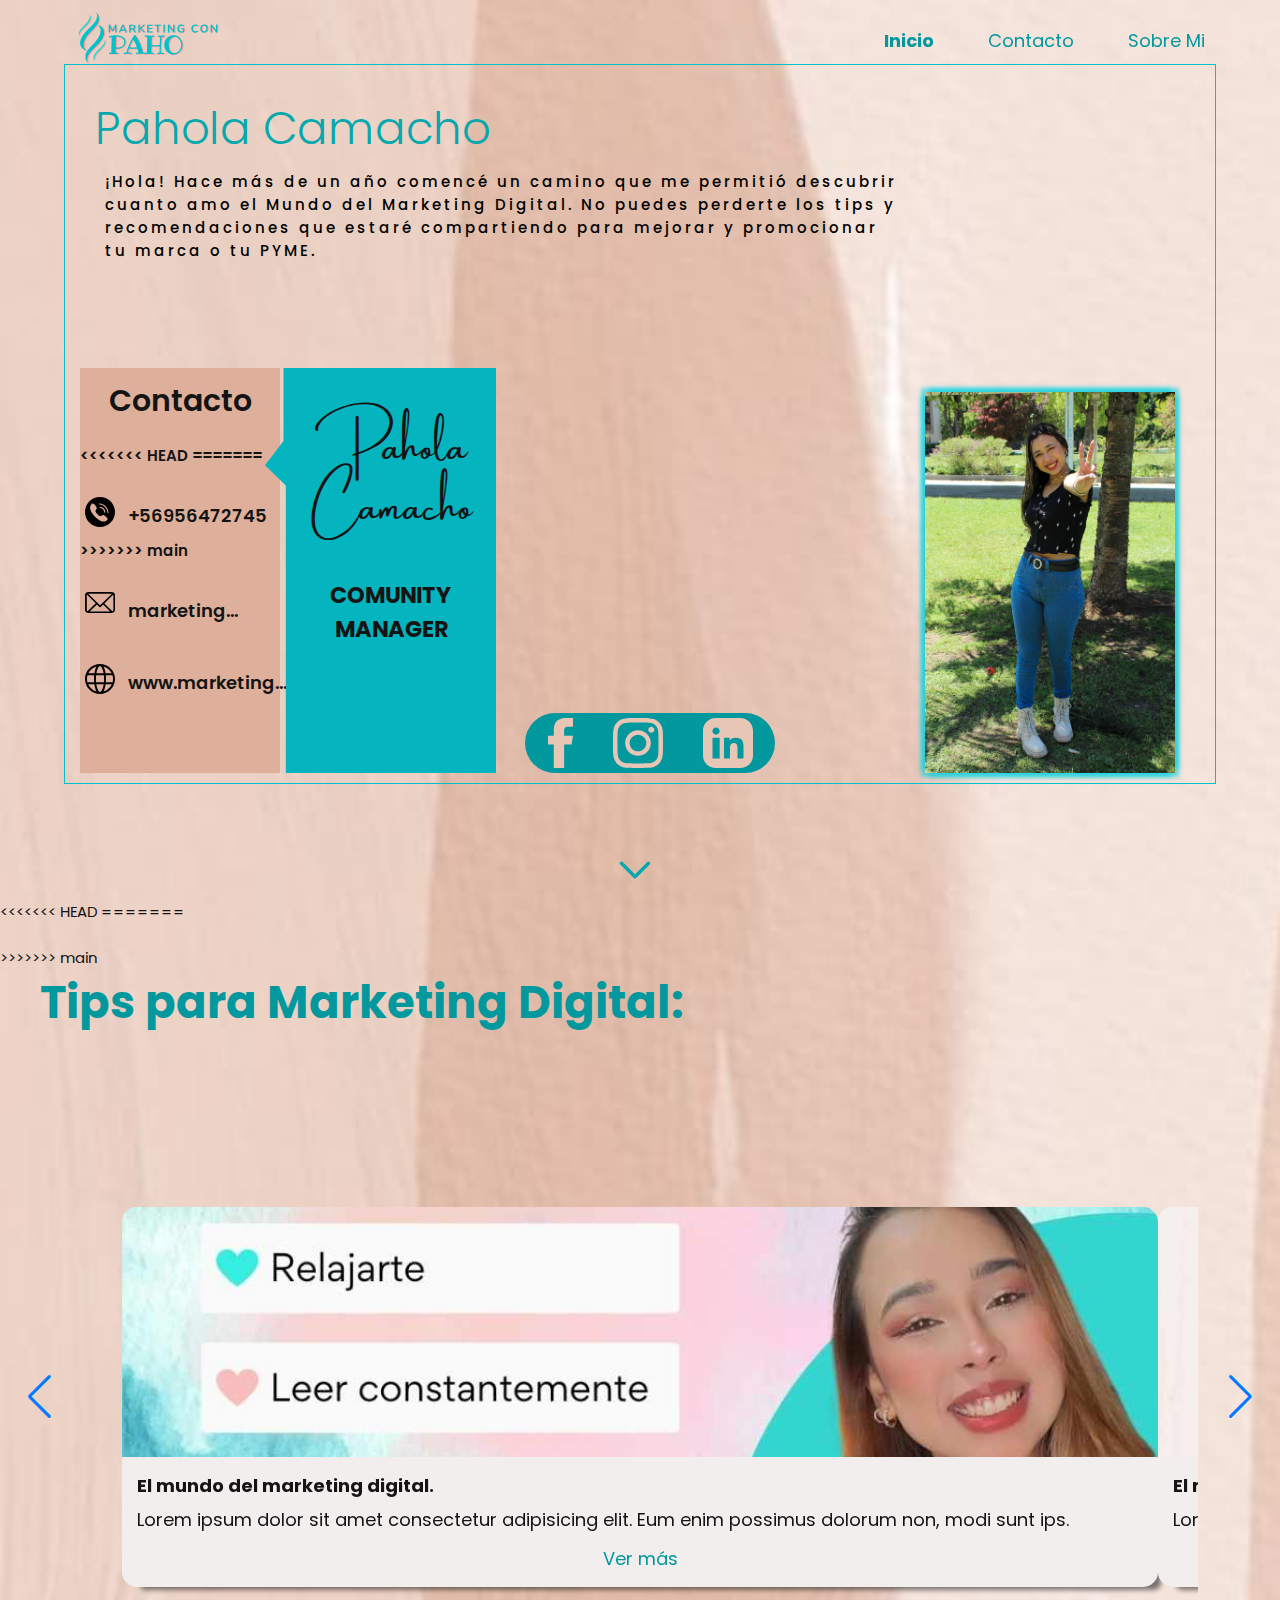
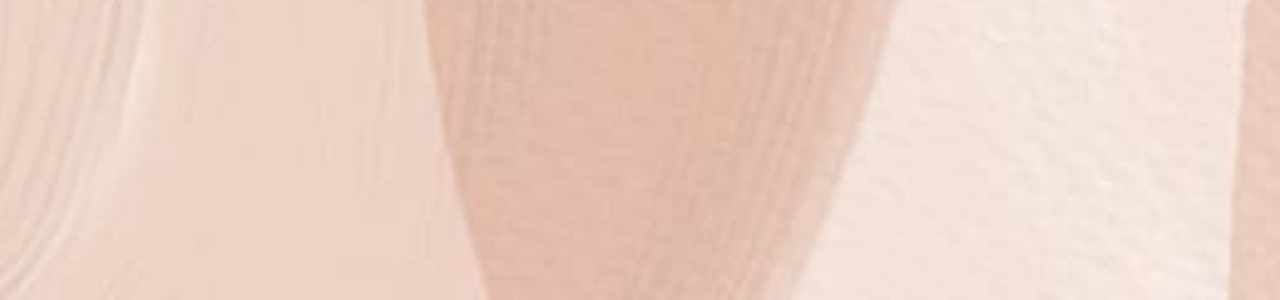
==== index.html @ 8df65b18 "otra prueba mas" ====
<!DOCTYPE html>
<html lang="en">
<head>
    <meta charset="UTF-8">
    <meta http-equiv="X-UA-Compatible" content="IE=edge">
    <meta name="viewport" content="width=device-width, initial-scale=1.0">
    <title>Marketing con Paho</title>
    <meta name="desceisption" content="Aca debo escribir la descripcion que va a aparecer en los buscadores">
    <link rel="stylesheet" href="styles/styles.css">
    <link rel="stylesheet" href="https://cdn.jsdelivr.net/npm/swiper/swiper-bundle.min.css"/>
</head>
<body>
    
    <header class="transparente">
        <figure>
            <a href="#"><img src="/img/LogoPaho.svg" alt="Logo MarketingConPaho"> </a> 
        </figure>
        <nav>

            <ul class="links">
                <li class="link">
                    <a href="#" class="activo">Inicio</a>
                </li>
                <li class="link">
                    <a href="#">Contacto</a>
                </li>
                <li class="link">
                    <a href="#">Sobre Mi</a>
                </li>
            </ul>
        </nav>
    </header>


    <main>
        <section class="hero">
            <!-- imagen de fondo -->
            <div class="back_img1">
            </div>
      
            <!-- Contenido principal -->
            <section class="cabezaa">
                <article class="hero_container" id="cambio">
                    <div class="div_left">

                        <div class="caja_tittle">
                            <h1 class="tittle_container">Pahola Camacho</h1>
                        </div>

                        <div class="caja_paragraph">
                            <p class="paragrahp_container">¡Hola! Hace más de un año comencé un camino que me permitió descubrir cuanto amo el Mundo del Marketing Digital.
                                No puedes perderte los tips y recomendaciones que estaré compartiendo para mejorar y promocionar tu marca o tu PYME.</p>
                        </div>
                        <div class="cuadros">

                            <article class="contac__container">
                                <p class="tittle_contac">Contacto</p>
            
            
<<<<<<< HEAD
                                <!-- <figure class="datos">
                                    <a href="#" target="_blank"><img src="/img/ws.svg" alt="" class="picture_contac"></a>
                                    <p class="tex_datos ws">+56956472745</p>
                                    
                                </figure> -->
=======
                                <figure class="datos">
                                    <a href="#" target="_blank"><img src="/img/ws.svg" alt="" class="picture_contac"></a>
                                    <p class="tex_datos ws">+56956472745</p>
                                    
                                </figure>
>>>>>>> main
            
                                <figure class="datos" >
                                    <a href="#" target="_blank"><img src="/img/correo.svg" alt="" class="picture_contac"></a>
                                    <p class="tex_datos mail" id="marke">marketing...</p>
                                    <p class="tex_datos2 mail2">marketingconpaho@gmail.com</p>
                                </figure>
            
                                <figure class="datos">
                                    <a href="#" target="_blank" ><img src="/img/web.svg" alt="" class="picture_contac"></a>
                                    <p class="tex_datos web">www.marketing...</p>
                                    <p class="tex_datos2 web2">www.marketinconpaho.com</p>
                                </figure>
            
                            </article>

                            <article class="about__cotainer">
                                <p class="tittle_about">Pahola Camacho</p>
                                <p class="p_about">COMUNITY MANAGER</p>
                            </article>
                    </div>
                    </div>

                    <div class="div_right">
                        <figure>
                            <a href="#" target="_blank"><img src="/img/paho2.jpg" alt="marketingconpaho" class="img__paho"></a>
                        </figure>
                    </div>

                    <div class="redes_sociales" id="redes_sociales">
                        <a href="https://www.facebook.com/marketingconpaho" target="_blank"><img src="/img/icom_facebook.svg" alt="" class="rrss"></a>       
                        <a href="http://Instagram.com/marketingconpaho" target="_blank"><img src="/img/icom_instagram.svg" alt="" class="rrss"></a>     
                        <a href="https://www.linkedin.com/in/pahola-camacho-1ba39024b/" target="_blank"><img src="img/icom_linkeding.svg" alt="" class="rrss"></a>
                    </div>
                </article>
            </section>
            <a href="#pr" class="hero-down"><img src="/img/down.svg" alt="flecha Abajo"></a>
        </section>

        <article id="burguer">
            <div class="barra superior"></div>
            <div class="barra media"></div>
            <div class="barra inferior"></div>
        </article>
        
        <article class="menu">
            <nav>    
                <a href="#">Inicio</a>
                <hr>
                <a href="#">Contacto</a>
                <hr>
                <a href="#">Sobre Mi</a>
            </nav>
            <p class="copyright">MarketingConPaho</p>
        </article>
        
        <!-- <div class="back_img2"></div> -->
        <div class="fila primera">
<<<<<<< HEAD
            <!-- <span id="pr">&nbsp;</span> -->
=======
            <span id="pr">&nbsp;</span>
>>>>>>> main

            <section class="container2">
                
                <div class="sub_tittle">
                    <h2>Tips para Marketing Digital:</h2>
                </div>
                

                    <section class="container_tips">
                    <div class="swiperdeprueba">
                        <div class="container_card">
                        <div class="swiper-button-next"></div>
                        <div class="swiper-button-prev"></div>
                        <div class="swiper-container mySwiper">
        
        
                    <div class="swiper-wrapper">
        
                    <div class="swiper-slide">
                                            <img src="img/Inspirartejpg.jpg"
                                                alt="">
                                            <div class="card-description">
                                                <div class="card-title">
                                                    <h4>El mundo del marketing digital.</h4>
                                                </div>
                                                <div class="card-text">
                                                    <p>Lorem ipsum dolor sit amet consectetur adipisicing elit. Eum enim possimus dolorum non,
                                                        modi
                                                        sunt ips.</p>
                                                </div>
                                                <div class="card-link">
                                                  <a href="#">Ver más</a>
                                                </div>
                                            </div>
                    </div>
                    <div class="swiper-slide">
                                            <img src="img/mundomarketing.jpg"
                                                alt="">
                                            <div class="card-description">
                                                <div class="card-title">
                                                    <h4>El mundo del marketing digital.</h4>
                                                </div>
                                                <div class="card-text">
                                                    <p>Lorem ipsum dolor sit amet consectetur adipisicing elit. Eum enim possimus dolorum non,
                                                        modi
                                                        sunt ips.</p>
                                                </div>
                                                <div class="card-link">
                                                  <a href="#">Ver más</a>
                                                </div>
                                        </div>
                    </div>
                    <div class="swiper-slide">
                        <img src="img/palabrascliente.jpg"
                        alt="">
                    <div class="card-description">
                        <div class="card-title">
                            <h4>El mundo del marketing digital.</h4>
                        </div>
                        <div class="card-text">
                            <p>Lorem ipsum dolor sit amet consectetur adipisicing elit. Eum enim possimus dolorum non,
                                modi
                                sunt ips.</p>
                        </div>
                        <div class="card-link">
                          <a href="#">Ver más</a>
                        </div>
                    </div>
                    </div>
                    <div class="swiper-slide">
                        <img src="img/sabiasque.jpg"
                        alt="">
                    <div class="card-description">
                        <div class="card-title">
                            <h4>El mundo del marketing digital.</h4>
                        </div>
                        <div class="card-text">
                            <p>Lorem ipsum dolor sit amet consectetur adipisicing elit. Eum enim possimus dolorum non,
                                modi
                                sunt ips.</p>
                        </div>
                        <div class="card-link">
                          <a href="#">Ver más</a>
                        </div>
                    </div>
                    </div>
                    <div class="swiper-slide">
                        <img src="img/05.jpg"
                        alt="">
                    <div class="card-description">
                        <div class="card-title">
                            <h4>El mundo del marketing digital.</h4>
                        </div>
                        <div class="card-text">
                            <p>Lorem ipsum dolor sit amet consectetur adipisicing elit. Eum enim possimus dolorum non,
                                modi
                                sunt ips.</p>
                        </div>
                        <div class="card-link">
                          <a href="#">Ver más</a>
                        </div>
                    </div>
                    </div>
                    <div class="swiper-slide">
                        <img src="img/06.jpg"
                        alt="">
                    <div class="card-description">
                        <div class="card-title">
                            <h4>El mundo del marketing digital.</h4>
                        </div>
                        <div class="card-text">
                            <p>Lorem ipsum dolor sit amet consectetur adipisicing elit. Eum enim possimus dolorum non,
                                modi
                                sunt ips.</p>
                        </div>
                        <div class="card-link">
                          <a href="#">Ver más</a>
                        </div>
                    </div>
                   
                    </section>
                </div>
            </section>
            
            
            
            
            <div class="prueba">

            </div>
            <div class="col-66">
            </div>
            <div class="col-33">
            </div>
        </div>

       
       
    </main>

    <footer>

    <div>

    </div>
    </footer>
    <script src="/js/jquery-3.6.1.min.js"></script>
    <script src="/js/main.js"></script>
    <script src="/js/scroll.js"></script>

    <script src="https://cdn.jsdelivr.net/npm/swiper/swiper-bundle.min.js"></script>
    <script src="/js/swiper.js"></script>

</body>
</html>
---- styles/styles.css ----
@import url('https://fonts.googleapis.com/css2?family=Lobster&family=Poppins:wght@300;400;600;700&display=swap');
@import url('https://fonts.googleapis.com/css2?family=Lobster&family=Poppins:wght@300;400;600;700&display=swap');

@font-face{
    font-family: 'agradir';
    font-style: italic ;
    font-weight: 400;
    src: url('../Fonts/Agrandir.ttf');
}

@font-face{
    font-family: 'Amsterdam';
    font-style: italic ;
    font-weight: 400;
    src: url('../Fonts/AmsterdamOne-eZ12l.ttf');
}

* {
    margin: 0;
    padding: 0;
    box-sizing: border-box;
}

:root{
    --color-title: #00c2cb; /*crea variable de color*/
    --padding-container: 30px 0; /* crea variable de la separacion de contenido a su cuadro*/
}

a {
    text-decoration: none;
    cursor: pointer;
    color: inherit;
}

html{
    font-size: 15px;
}
@media (max-width: 440px) {
    html {
        font-size: 18px;
    }
}
body{
    font-family: 'agradir';
    font-family: 'Lobster', 'cursive';
    font-family: 'Poppins', 'sans-serif';
    color: rgb(20, 20, 20);
    background-image: url(/img/fondo3.jpg);
    background-size: cover;
    background-position: center; 
    background-repeat: no-repeat;
}
img {
    max-width: 100%;
}
p {
    margin-bottom: 0.8rem;
}
/* Header */

header{
    background-color: rgba(242, 238, 238) ;
    box-shadow: 1.5px 1.5px 4px #3d3e3e;
    height: 80px;
    width: 100%;
    position: fixed;
    top: 0;
    left: 0;
    z-index: 100;
    display: flex;
    justify-content: space-between;     
    align-items: center;
    padding: 0 1em ; 
    transition: 400ms all ease-in-out;
}
header.transparente {
    background-color: transparent;
    box-shadow: none;
}

header img {
    height: 60px;
    width: auto;
    margin-left:40%;
}

header nav a {
    color: #03989e;
    font-weight: normal;
    margin-left: 1em;
    transition: 300ms ease-in-out all;
    
}

.links{
    padding-right: 20px;
    display: grid;
    grid-auto-flow: column;
    grid-auto-columns: max-content;
    gap: 2em;
    font-size: 1.2rem;
    margin-right:40px;
}

.link{
    list-style: none;
}

header.transparente nav a {
    color: #03989e(255, 255, 255, 0.7);
}

header nav a.activo,
header nav a:hover {
    color: #03989e;
    font-weight: bold;
}


/* boton burguer */
#burguer{
    position: fixed;
    top: 1rem;
    left: 1rem;
    cursor: pointer;
    z-index: 100000;
    display: none;
}

#burguer .barra {
    width: 30px;
    height: 2px;
    margin: 6px;
    background-color: #03989e;
    transition: 400ms all ease-in-out
}

#burguer.abierto .barra {
    background-color: white;
}

#burguer.abierto .barra.superior {
    transform: translateY(8px) rotateZ(45deg);
}

#burguer.abierto .barra.media {
    width: 0;
}

#burguer.abierto .barra.inferior {
    transform: translateY(-8px) rotateZ(-45deg);
}




/* menu lateral */
    .menu{
        width: 70%;
        height: 100vh;
        background-color: #03989e;
        position:fixed ;
        top: 0;
        left: -70%;
        padding-top: 40px;
        transition: all 700ms ease-in-out;
        z-index: 10000;
    }

    .menu.abierto{
        left: 0;
    }

    .menu nav{
        padding: 1rem;
        display: flex;
        flex-direction: column;
    }

    .menu nav a{
        padding: 0.6rem 0;
        color: rgba(255, 255, 255, 0.75);
        font-size: 1.1rem;
        transition: 300ms all ease-in-out;
    }


    .menu nav a:hover{
        color: #fff ;
    }

    .menu .copyright {
        color: rgba(255, 255, 255, 0.75);
        font-size: 0.9rem;
        position: absolute;
        bottom: 0;
        left: 0;
        padding: 0.5rem;
        text-align: center;
        width: 100%;
    }
        
        
/* Hero */

.hero{
    width: 100%;
    height: 100vh;
    position: relative;
    top: 0;
    left: 0;
    overflow: hidden;
}

.hero{
    width: 100%;
    height: 100vh;
    position: absolute;
    top: 0;
    left: 0;
    background-size: cover;
    background-position: center;
    background-repeat: no-repeat;
}

main{
    width: 100%;
    /* height: 100vh; */
    position: absolute;
    top: 0;
    left: 0;
    background-size: cover;
    background-position: center; 
    background-repeat: no-repeat;
    background-image: url('/img/fondo.jpg');
}


.hero .hero-down {
    position: absolute;
    top: 97%;
    left: 50%;
    transform: translate(-50%, -50%);
    animation: none;
    opacity: 1;
    width: 5%;
    height: auto;
}


/* hero container */

.hero_container{
    height: 80vh;
    width: 90%;
    border: 1px solid #00c2cb;
    margin-top: 5%;
    margin-left: 5%;
    position: relative;

}
.div_left{
    display: grid;
}
 .caja_tittle{
    width: 50%;
    height: 75px;
    margin-top: 20px;
    padding: 10px 30px;
    font-family: 'Lobster', cursive;
    font-family: 'Poppins', sans-serif;
}

.tittle_container {
    font-size: 3rem;
    color: #05a8ad;
    font-weight:300;
}

.caja_paragraph {
    margin: 5px 10px;
    padding: 5px 30px 0px 30px;
    width: 75%;
}

.paragrahp_container{
    font-size: 1rem;
    color: #000;
    letter-spacing: 3px;
    font-weight:500;
}

.cuadros {
    position: absolute;
    bottom: 10px;
    display:flex;
}

/* contac */
.contac__container{
    width: 200px;
    height: 45vh;
    background-color: #deb09b;
    margin: 5px 15px 0px 15px;
    font-weight:600;
    position: absolute;
    bottom: 0;
}

.tex_datos{
font-size: 1.2rem;
cursor: pointer;
margin: 5px;
display:grid;
}

.tex_datos2{
    margin: 10px;
    padding: 5px;
    display:none;
    font-size: 1.2rem;
    cursor: pointer;
    margin: 5px;
    background-color: #edb298;
    border-radius: 5px;
    font-size: 20px;
    z-index: 5;
    transition: all 500ms;
    box-shadow: 4px 4px 4px rgba(38, 39, 39, 0.597),
                -4px -4px 4px rgba(38, 39, 39, 0.597),
                -4px 4px 4px rgba(38, 39, 39, 0.597),
                4px -4px 4px rgba(38, 39, 39, 0.597);
}

.mail1{
    margin-top: 0px;
}


.datos{
    text-align: center;
    /* justify-content: center; */
    justify-items: center;
    display: flex;
    gap: 0.5em;
    padding: 30px 10px 5px 5px;
}
.tittle_contac{
    font-size: 2em;
    text-align: center;
    margin-bottom: 10px;
    padding: 10px 2px;
}
.picture_contac{
    min-width: 10px;
    max-width: 30px;
}

/* sobre mi */
.about__cotainer{
    width: 231px;
    height: 45vh;
    background-color: #04b5bf;
    margin: 5px 15px 0px -30px;
    clip-path: polygon(8% 0, 100% 0, 100% 100%, 9% 100%, 9% 29%, 0 24%, 8% 18%);
    padding-left: 21px;
    text-align: center;
    position: absolute;
    bottom: 0;
    left: 230px;
}

.tittle_about{
    font-family: 'Amsterdam';
    font-size: 2.5rem;
    margin-top: 40px;
    line-height: 60px;
}

.p_about{
    margin-top: 50px;
    font-size: 1.5rem;
    justify-content: center;
    justify-items: center;
    font-weight:bold;
}

.div_right{
    display: grid;
    width: 250px;
    position: absolute;
    right: 40px;
    bottom: 10px;
    box-shadow: 4px 4px 4px rgba(7, 210, 224, 0.597),
                -4px -4px 4px rgba(7, 210, 224, 0.597),
                -4px 4px 4px rgba(7, 210, 224, 0.597),
                4px -4px 4px rgba(7, 210, 224, 0.597);
    cursor: pointer;
}

.img__paho{
    height: 100%;
    width: 100%;
    /* border-radius: 15px; */
    /* transition: all 500ms ease-in-out; */
}

.redes_sociales{
    background-color: #03989e;
    width: 250px;
    height: 60px;
    border-radius: 50px;
    position: absolute;
    bottom: 10px;
    left: 40%;
    display: flex;
    gap: 2rem;
    justify-content: center;
}

.redes_socialesB {
    background-color: #03989e;
    width: 250px;
    height: 60px;
    border-radius: 50px;
    position:fixed;
    bottom: 10px;
    left: 30%;
    z-index: 1000;
    display: flex;
    gap: 2rem;
    justify-content: center;
}

.rrss{
    margin: 5px;
    height: 50px;
}


.primera {
    margin-top: 100vh;
    height: 100vh;
}

#pr,
#legal,
#cookies {
    display: block;
    margin-top: -90px;
    padding-bottom: 90px;
}

/* Tips de marketing */

.container2 .sub_tittle{
    font-size: 2rem;
    color: #03989e;
    font-weight:100;
    padding-left: 40px;
}

/* Tips */
.container_tips{
    width: 100%;
    height: 80vh;
    justify-content: center;
    text-align: center;
    position: relative;
    padding: 20px;
}

.swiperdeprueba{
    display: flex;
    justify-content: center;
    align-items: center;
    height: 100%;
    min-height: 250px;
}

.container_card{
    width: 90%;
    overflow: hidden;
    padding: 10px 40px;
    min-width: 200px;
    max-height: 550px;
    }


 .container-card .swiper-container{
   width: 100%;
   height: 100%;
 }

 .container_card .swiper-slide {
    /* max-width: 400px; */
<<<<<<< HEAD
    margin: 20  px 0px;
=======
    margin: 20px 0px;
>>>>>>> main
    position: relative;
    text-align: center;
    font-size: 18px;
    background-color: rgba(242, 238, 238) ;
    border-radius: 15px;
    text-align: start;
<<<<<<< HEAD
    -webkit-box-shadow: 10px 10px 5px -7px rgba(0,0,0,0.5);
    -moz-box-shadow: 10px 10px 5px -7px rgba(0,0,0,0.5);
    box-shadow: 10px 10px 5px -7px rgba(0,0,0,0.5);    
=======
    box-shadow: 0px 4px 4px rgba(196, 196, 196, 0.25);
>>>>>>> main
    transition: all 250ms ease-in-out;
 }

 .container_card .swiper-slide:hover{
  transform: scale(1.1);
}

 .container_card .swiper-slide img{
     display: block;
     width: 100%;
     height: 250px;
     object-fit: cover;
     border-top-left-radius: 15px;
     border-top-right-radius: 15px;
 
 }
 .container_card .swiper-slide .card-description{
     padding:1rem 1rem;
 }
 .container_card .swiper-slide .card-title,.container .swiper-slide .card-text{
    margin-bottom: .5rem;
 }
 .container_card .swiper-slide .card-link{
    text-align: center;
   
 }
 .container_card .swiper-slide .card-link a{
     text-decoration: none;
     color: #03989e;
 }
 .swiper-button-next{
     right: 26px !important;
 }
 .swiper-button-prev{
     left: 26px !important;
 }


 .prueba{
    width: 100%;
    height: 100px;
 }

<<<<<<< HEAD
 @media (max-width: 1024px) {
    .hero {
        height: 900px;
    }
    .hero_container {
        top: 60px;
        height: 700px;
    }   

    .caja_tittle{
        width: 100%;
        height: min-content;
    }
    .tittle_container {
        font-size: 3rem;
        font-weight:300;
    }

    .caja_paragraph {
        margin: 10px;
        width: 70%;
        height: min-content;
    }
    .paragrahp_container{
        font-size: 1.1rem;
    }

    .div_left{
        height: 600px;
    }

    .cuadros{
        position: relative;
        margin-top: 200px;
    }

    .tittle_about{
        margin-top: 20px;
    }

    .div_right {
        width: 250px;
        bottom: 110px;
    }

    .primera {
        margin-top: 950px;
        /* height: 150vh; */
    }

    .container2 .sub_tittle{
        margin: 20px;
    }

    .container_tips {
        margin-top: 20px;
    }


}

 @media (max-width: 815px) {


    .hero {
        height: 1400px;
    }
    
    .hero_container {
        top: 60px;
        height: 1200px;
}
    .div_left {
        height: 700px;
        display: grid;
    }

    .caja_tittle{
        width: 100%;
        height: min-content;
    }
    .tittle_container {
        font-size: 3rem;
        font-weight:300;
    }
    .caja_paragraph {
        margin: 10px;
        width: 100%;
        height: min-content;
    }
    .paragrahp_container{
        font-size: 1.1rem;
    }
    
    .cuadros {
        position: relative;
        margin-top: 50px;
        height: 250px;
        left: 0px;
    }

    .contac__container{
        height: 300px;
    }
    .about__cotainer{
        height: 300px;
    }



    .div_right{
        margin-top: 40px;
        position: relative;
        height: max-content;
        width: 300px;
        margin: 40px auto;
        left: 0;
        bottom: 20px;
    }

    .redes_sociales{
        position:absolute;
        top: 390px;
        left: 80%;
        right: 40px;
        display: grid;
        gap: 0.5rem;
        height: 250px;
        width: 70px;
        padding: 5px;
        text-align: center;
    }

    .primera {
         margin-top: 1400px;
         height: 150vh;
    }

    .container_card{
        width: 60%;
        padding: 10px 0px;
    }

}

=======




>>>>>>> main
 @media (max-width: 620px) {

    .hero-down {
        display: none;
    }

    #burguer {
        display: block;
    }
    
    header {
        justify-content: flex-end;
        padding-right: 17%;
    }
    
    header nav {
        display: none;
    }

    .hero {
        height: 1400px;
    }
    
    .hero_container {
        top: 60px;
        height: 1200px;
}
    .div_left {
<<<<<<< HEAD
        height: 700px;
=======
        height: 600px;
>>>>>>> main
        display: grid;
    }

    .caja_tittle{
        width: 100%;
        height: min-content;
    }
    .tittle_container {
        font-size: 3rem;
        font-weight:300;
    }
    .caja_paragraph {
        margin: 10px;
        width: 100%;
        height: min-content;
    }
    .paragrahp_container{
        font-size: 1.1rem;
    }
    

    .cuadros {
        position: relative;
        margin-top: 50px;
        height: 250px;
        left: 0px;
    }

    .div_right{
        margin-top: 40px;
        position: relative;
        height: max-content;
<<<<<<< HEAD
        width: 300px;
=======
        width: 350px;
>>>>>>> main
        margin: 40px auto;
        left: 0;
    }

    .primera {
         margin-top: 1400px;
         height: 150vh;
    }

    .container_card{
        width: 60%;
        padding: 10px 0px;
    }

}

@media (max-width: 480px) {
    .hero {
<<<<<<< HEAD
        height: 1900px;
    }
    
    .hero_container {
        height: 1800px;
=======
        height: 1800px;
    }
    
    .hero_container {
        height: 1600px;
>>>>>>> main
        display: grid;
    }

    .div_left {
<<<<<<< HEAD
        height: 1250px;
=======
        height: 1200px;
>>>>>>> main
    }

    .cuadros{
        display:grid;
        margin-top: 5px;
        height: 650px;
    }

    .contac__container{
        position: relative;
<<<<<<< HEAD
        width: 250px;
        height: 320px;
=======
        width: 200px;
>>>>>>> main
        font-weight: 600;
        margin: 0px auto;
        border-radius: 15px;
        -webkit-box-shadow: 10px 10px 13px -3px rgba(0,0,0,0.52);
        -moz-box-shadow: 10px 10px 13px -3px rgba(0,0,0,0.52);
        box-shadow: 10px 10px 13px -3px rgba(0,0,0,0.52);
        font-weight: 400;
    }
    
    .contac__container p{
        font-size: 14px;
    }
    
    .contac__container .tittle_contac{
        font-size: 30px;
    }

    .about__cotainer {
        position: relative;
<<<<<<< HEAD
        width: 250px;
        height: 320px;
        margin: 20px auto;
=======
        width: 200px;
        margin: 0px auto;
>>>>>>> main
        clip-path: none;
        padding: 0px;
        left: 0px;
        border-radius: 15px;
        -webkit-box-shadow: 10px 10px 13px -3px rgba(0,0,0,0.52);
        -moz-box-shadow: 10px 10px 13px -3px rgba(0,0,0,0.52);
        box-shadow: 10px 10px 13px -3px rgba(0,0,0,0.52);
        font-weight: 100;

    }

    .about__cotainer p{
        font-size: 1.5rem;
    }

    .div_right {
        position: relative;
<<<<<<< HEAD
        margin-top: 20px;
        width: 250px;
        bottom: 20px;

    }

    .primera {
        margin-top: 1900px;
=======
        margin-top: 0px;
        width: 200px;
    }

    .primera {
        margin-top: 1700px;
>>>>>>> main
        justify-content: center;
        height: 150vh;
    }

    .container2 .sub_tittle{
<<<<<<< HEAD
        font-size: 1.2rem;
        font-weight: 100;

        margin: 0px 15px;
=======
        font-size: 1rem;
        font-weight: 100;
        padding: 0px;
        margin: 15px;
>>>>>>> main
       }
    
    
       .container_card{
        width: 80%;
        transition: none;
    }
    
        .container_tips{
<<<<<<< HEAD
        margin: 0px;
=======
        margin: 20px 0px;
>>>>>>> main
        padding: 0px 20px;
        }
    
    .container_card .swiper-slide:hover{
        transform: none;
        }
    
    .menu {
        width: 100%;
        left: -100%;
    }
    
    .redes_socialesB{
            left: 20%;
    }

}

@media (max-width: 320px) {
    header img {
        height: 50px;
        margin-left:20%;
    }

    .hero_container {
        height: 1600px;
        display: grid;
    }
    .div_left{
        height: 1200px;
    }

    .tittle_container{
        font-size: 2rem;
    }

    .paragrahp_container{
        font-size: 0.8rem;
    }

    .cuadros{
        display:grid;
        margin-top: 5px;
        height: 650px;
    }

    .contac__container{
        position: relative;
        width: 200px;
        font-weight: 600;
        margin: 0px auto;
        border-radius: 15px;
        -webkit-box-shadow: 10px 10px 13px -3px rgba(0,0,0,0.52);
        -moz-box-shadow: 10px 10px 13px -3px rgba(0,0,0,0.52);
        box-shadow: 10px 10px 13px -3px rgba(0,0,0,0.52);
        font-weight: 400;
    }

    .about__cotainer {
        position: relative;
        width: 200px;
        margin: 0px auto;
        clip-path: none;
        padding: 0px;
        left: 0px;
        border-radius: 15px;
        -webkit-box-shadow: 10px 10px 13px -3px rgba(0,0,0,0.52);
        -moz-box-shadow: 10px 10px 13px -3px rgba(0,0,0,0.52);
        box-shadow: 10px 10px 13px -3px rgba(0,0,0,0.52);
        font-weight: 100;

    }

    .div_right {
        position: relative;
        margin-top: 0px;
        width: 200px;
<<<<<<< HEAD
        bottom: 20px;
=======
>>>>>>> main
    }

    .primera {
        margin-top: 1700px;
        justify-content: center;
   }

   .container2 .sub_tittle{
    font-size: 1rem;
    font-weight: 100;
    padding: 0px;
    margin: 15px;
   }


   .container_card{
    width: 100%;
    transition: none;
}

    .container_tips{
    margin: 20px 0px;
    padding: 0px 20px;
    }

.container_card .swiper-slide:hover{
    transform: none;
    }

.menu {
    width: 100%;
    left: -100%;
}

.redes_socialesB{
<<<<<<< HEAD
    left: 20%;
    width: 180px;
    height: 50px;
    gap: 1rem;
}

.rrss {
    padding: 5px;
    height: 40px;
=======
        left: 10%;
>>>>>>> main
}
}
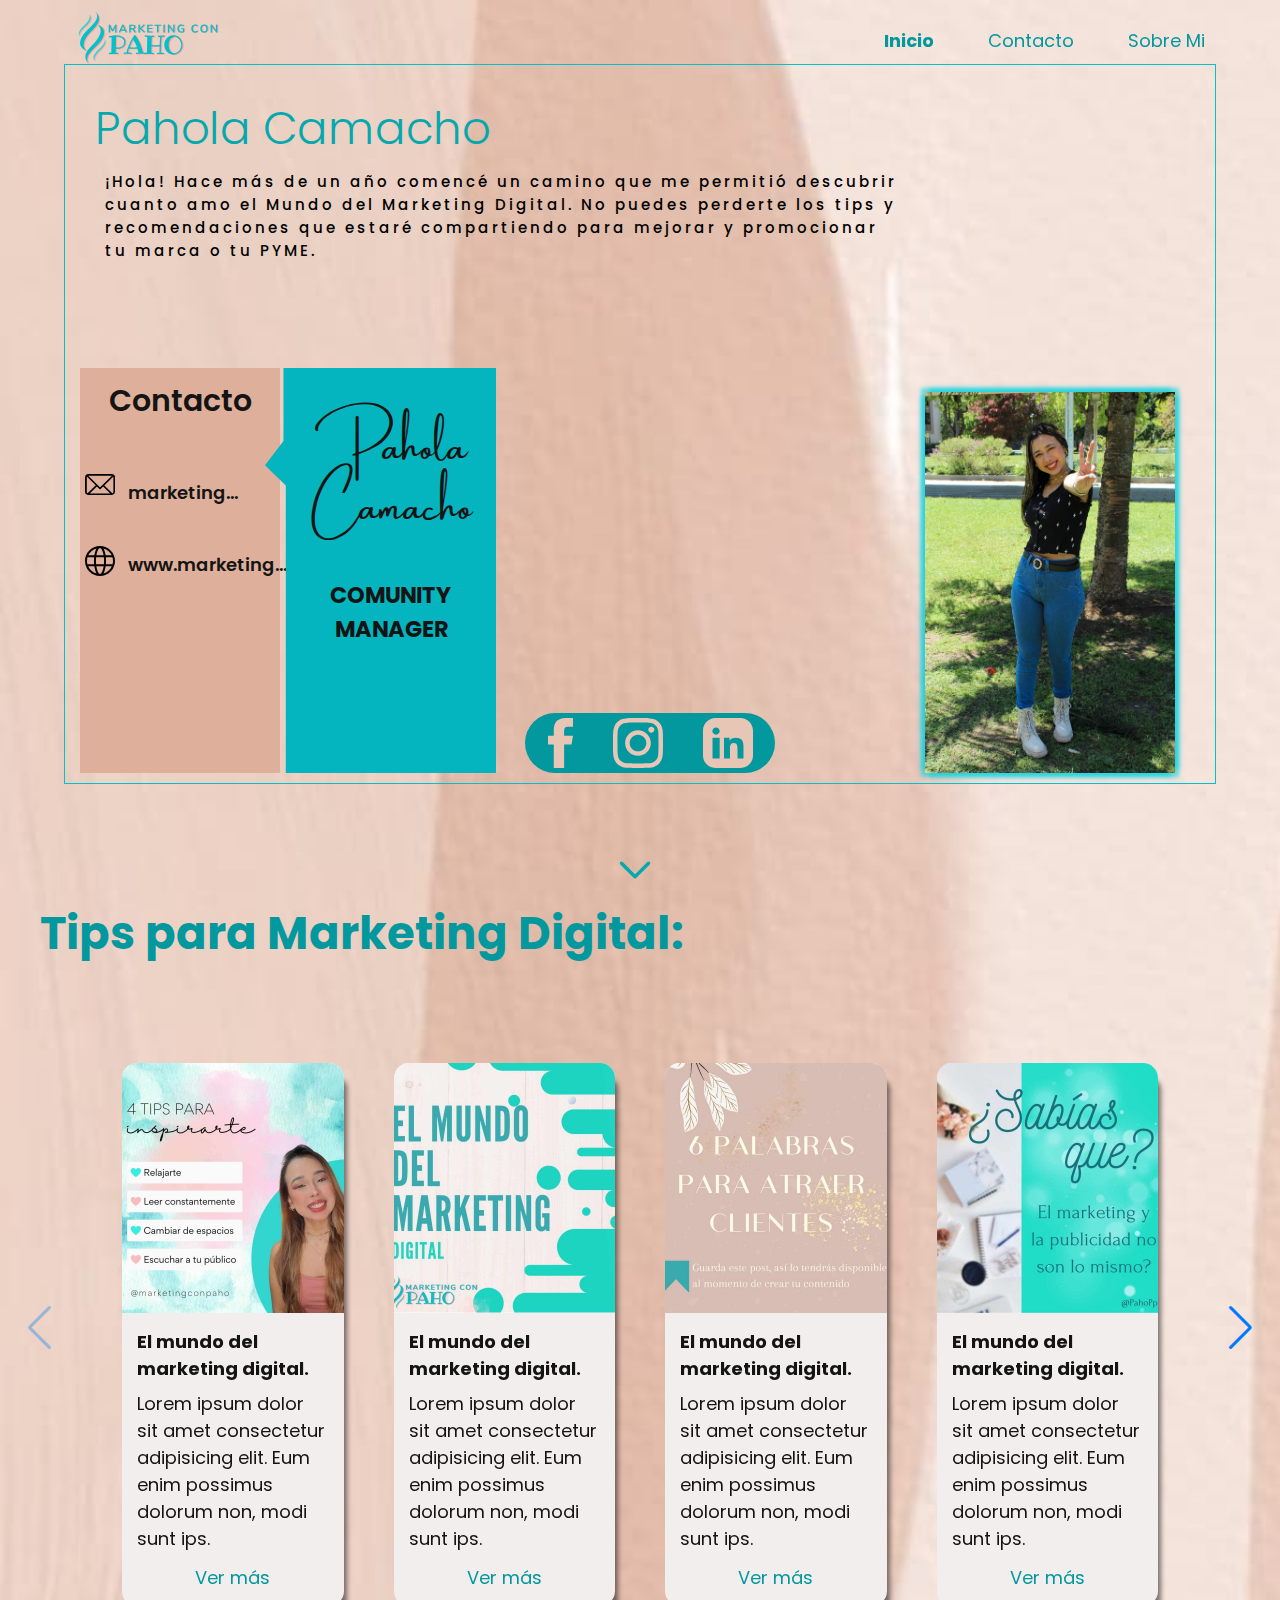
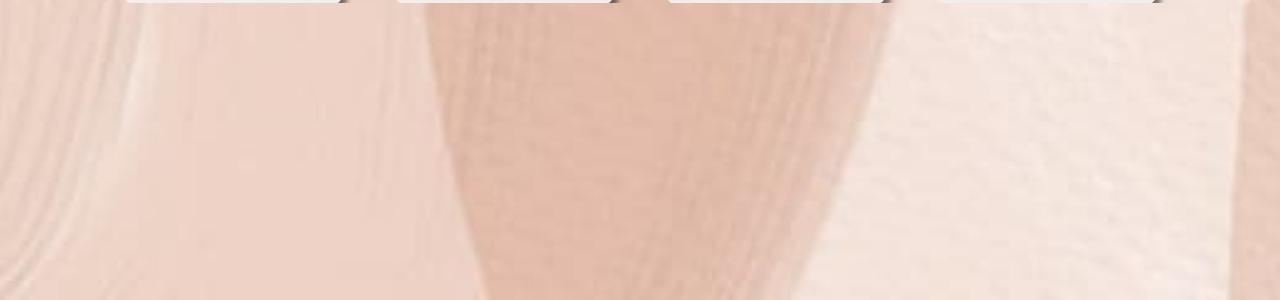
==== commit d653ee05: "version mejorada" ====
--- a/index.html
+++ b/index.html
@@ -57,19 +57,11 @@
                                 <p class="tittle_contac">Contacto</p>
             
             
-<<<<<<< HEAD
                                 <!-- <figure class="datos">
                                     <a href="#" target="_blank"><img src="/img/ws.svg" alt="" class="picture_contac"></a>
                                     <p class="tex_datos ws">+56956472745</p>
                                     
                                 </figure> -->
-=======
-                                <figure class="datos">
-                                    <a href="#" target="_blank"><img src="/img/ws.svg" alt="" class="picture_contac"></a>
-                                    <p class="tex_datos ws">+56956472745</p>
-                                    
-                                </figure>
->>>>>>> main
             
                                 <figure class="datos" >
                                     <a href="#" target="_blank"><img src="/img/correo.svg" alt="" class="picture_contac"></a>
@@ -127,11 +119,7 @@
         
         <!-- <div class="back_img2"></div> -->
         <div class="fila primera">
-<<<<<<< HEAD
             <!-- <span id="pr">&nbsp;</span> -->
-=======
-            <span id="pr">&nbsp;</span>
->>>>>>> main
 
             <section class="container2">
                 
--- a/styles/styles.css
+++ b/styles/styles.css
@@ -494,24 +494,16 @@
 
  .container_card .swiper-slide {
     /* max-width: 400px; */
-<<<<<<< HEAD
     margin: 20  px 0px;
-=======
-    margin: 20px 0px;
->>>>>>> main
     position: relative;
     text-align: center;
     font-size: 18px;
     background-color: rgba(242, 238, 238) ;
     border-radius: 15px;
     text-align: start;
-<<<<<<< HEAD
     -webkit-box-shadow: 10px 10px 5px -7px rgba(0,0,0,0.5);
     -moz-box-shadow: 10px 10px 5px -7px rgba(0,0,0,0.5);
     box-shadow: 10px 10px 5px -7px rgba(0,0,0,0.5);    
-=======
-    box-shadow: 0px 4px 4px rgba(196, 196, 196, 0.25);
->>>>>>> main
     transition: all 250ms ease-in-out;
  }
 
@@ -555,7 +547,6 @@
     height: 100px;
  }
 
-<<<<<<< HEAD
  @media (max-width: 1024px) {
     .hero {
         height: 900px;
@@ -701,12 +692,6 @@
 
 }
 
-=======
-
-
-
-
->>>>>>> main
  @media (max-width: 620px) {
 
     .hero-down {
@@ -735,11 +720,7 @@
         height: 1200px;
 }
     .div_left {
-<<<<<<< HEAD
         height: 700px;
-=======
-        height: 600px;
->>>>>>> main
         display: grid;
     }
 
@@ -772,11 +753,7 @@
         margin-top: 40px;
         position: relative;
         height: max-content;
-<<<<<<< HEAD
         width: 300px;
-=======
-        width: 350px;
->>>>>>> main
         margin: 40px auto;
         left: 0;
     }
@@ -795,28 +772,16 @@
 
 @media (max-width: 480px) {
     .hero {
-<<<<<<< HEAD
         height: 1900px;
     }
     
     .hero_container {
         height: 1800px;
-=======
-        height: 1800px;
-    }
-    
-    .hero_container {
-        height: 1600px;
->>>>>>> main
         display: grid;
     }
 
     .div_left {
-<<<<<<< HEAD
         height: 1250px;
-=======
-        height: 1200px;
->>>>>>> main
     }
 
     .cuadros{
@@ -827,12 +792,8 @@
 
     .contac__container{
         position: relative;
-<<<<<<< HEAD
         width: 250px;
         height: 320px;
-=======
-        width: 200px;
->>>>>>> main
         font-weight: 600;
         margin: 0px auto;
         border-radius: 15px;
@@ -852,14 +813,9 @@
 
     .about__cotainer {
         position: relative;
-<<<<<<< HEAD
         width: 250px;
         height: 320px;
         margin: 20px auto;
-=======
-        width: 200px;
-        margin: 0px auto;
->>>>>>> main
         clip-path: none;
         padding: 0px;
         left: 0px;
@@ -877,7 +833,6 @@
 
     .div_right {
         position: relative;
-<<<<<<< HEAD
         margin-top: 20px;
         width: 250px;
         bottom: 20px;
@@ -886,30 +841,15 @@
 
     .primera {
         margin-top: 1900px;
-=======
-        margin-top: 0px;
-        width: 200px;
-    }
-
-    .primera {
-        margin-top: 1700px;
->>>>>>> main
         justify-content: center;
         height: 150vh;
     }
 
     .container2 .sub_tittle{
-<<<<<<< HEAD
         font-size: 1.2rem;
         font-weight: 100;
 
         margin: 0px 15px;
-=======
-        font-size: 1rem;
-        font-weight: 100;
-        padding: 0px;
-        margin: 15px;
->>>>>>> main
        }
     
     
@@ -919,11 +859,7 @@
     }
     
         .container_tips{
-<<<<<<< HEAD
         margin: 0px;
-=======
-        margin: 20px 0px;
->>>>>>> main
         padding: 0px 20px;
         }
     
@@ -1001,10 +937,7 @@
         position: relative;
         margin-top: 0px;
         width: 200px;
-<<<<<<< HEAD
         bottom: 20px;
-=======
->>>>>>> main
     }
 
     .primera {
@@ -1040,7 +973,6 @@
 }
 
 .redes_socialesB{
-<<<<<<< HEAD
     left: 20%;
     width: 180px;
     height: 50px;
@@ -1050,8 +982,5 @@
 .rrss {
     padding: 5px;
     height: 40px;
-=======
-        left: 10%;
->>>>>>> main
 }
 }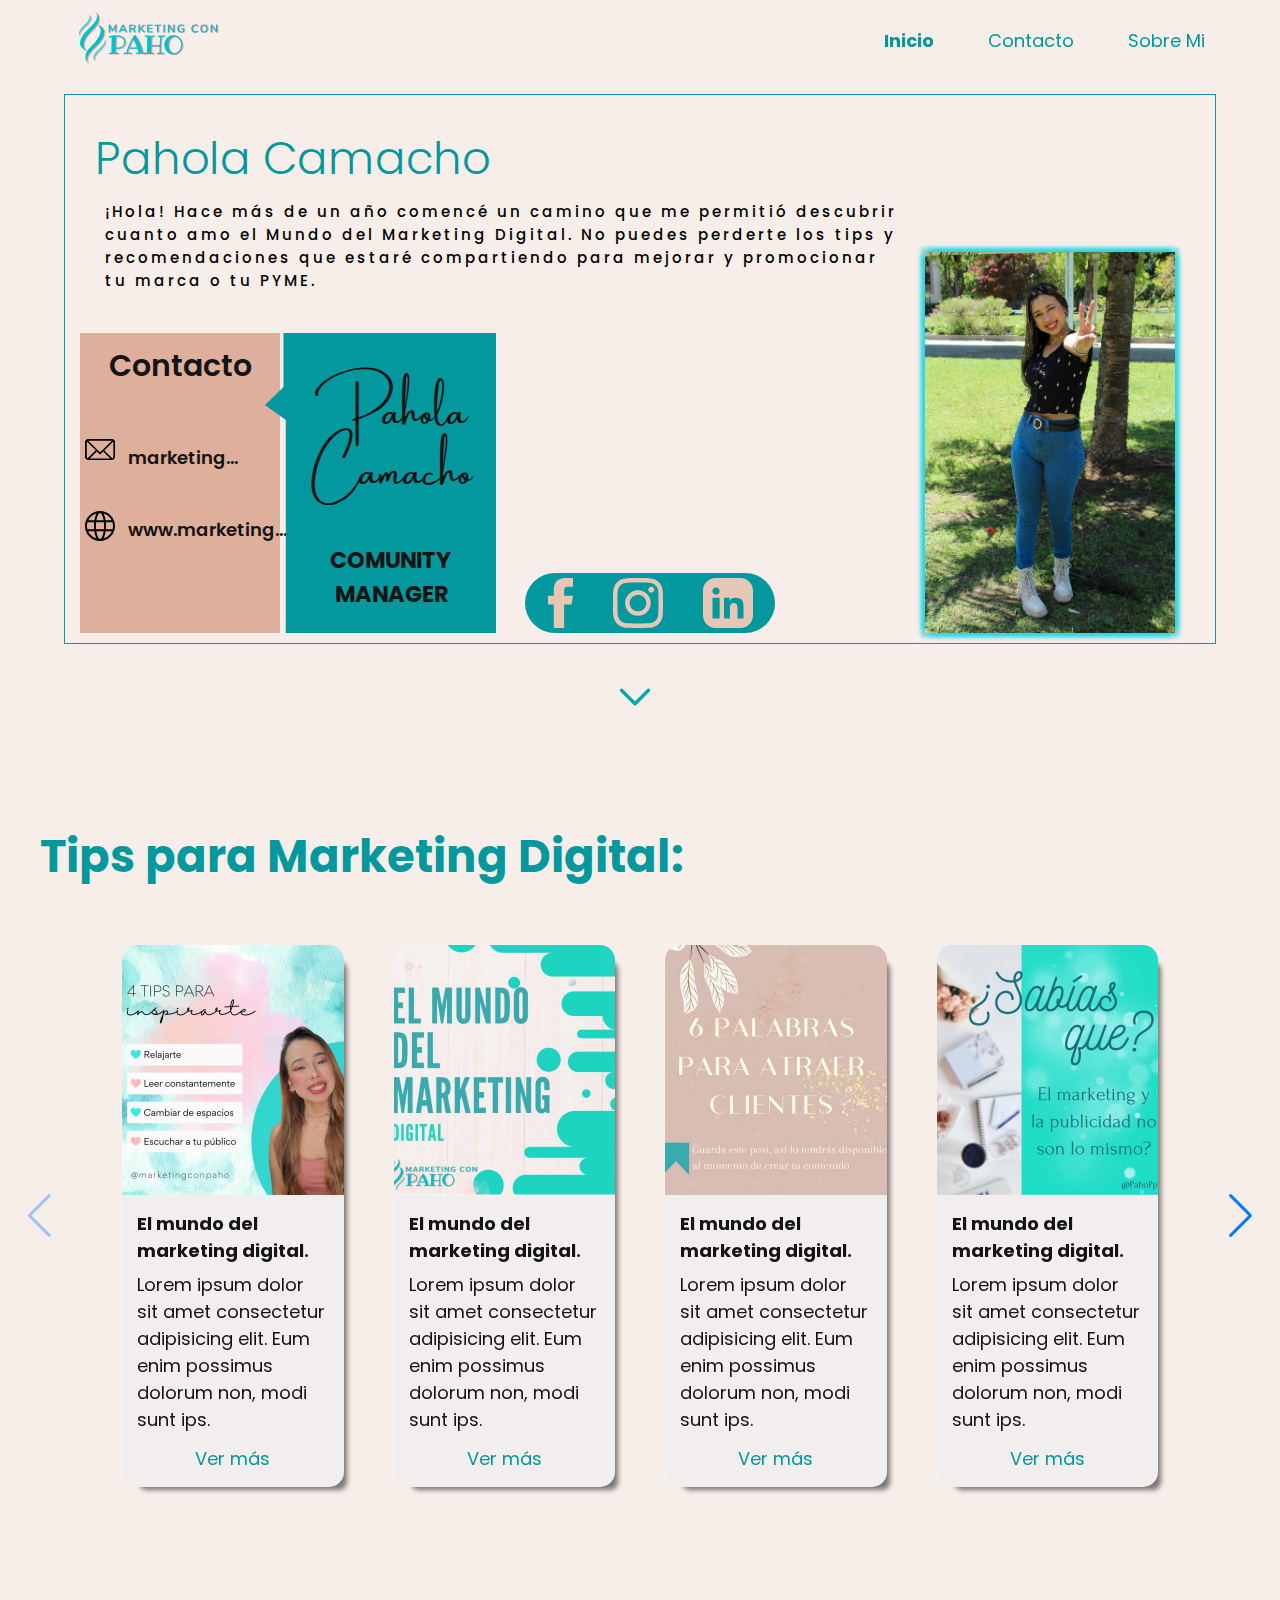
==== commit 28776b00: "mejora de los primeros errores" ====
--- a/index.html
+++ b/index.html
@@ -117,9 +117,9 @@
             <p class="copyright">MarketingConPaho</p>
         </article>
         
-        <!-- <div class="back_img2"></div> -->
+        <div class="back_img2"></div>
         <div class="fila primera">
-            <!-- <span id="pr">&nbsp;</span> -->
+            <span id="pr">&nbsp;</span>
 
             <section class="container2">
                 
--- a/styles/styles.css
+++ b/styles/styles.css
@@ -22,7 +22,7 @@
 }
 
 :root{
-    --color-title: #00c2cb; /*crea variable de color*/
+    --color-title: #03989e; /*crea variable de color*/
     --padding-container: 30px 0; /* crea variable de la separacion de contenido a su cuadro*/
 }
 
@@ -45,10 +45,11 @@
     font-family: 'Lobster', 'cursive';
     font-family: 'Poppins', 'sans-serif';
     color: rgb(20, 20, 20);
-    background-image: url(/img/fondo3.jpg);
+    background-color: #F8EEE9;
+    /* background-image: url(/img/fondo3.jpg);
     background-size: cover;
     background-position: center; 
-    background-repeat: no-repeat;
+    background-repeat: no-repeat; */
 }
 img {
     max-width: 100%;
@@ -229,10 +230,10 @@
     position: absolute;
     top: 0;
     left: 0;
-    background-size: cover;
+    /* background-size: cover;
     background-position: center; 
     background-repeat: no-repeat;
-    background-image: url('/img/fondo.jpg');
+    background-image: url('/img/fondo.jpg'); */
 }
 
 
@@ -253,7 +254,7 @@
 .hero_container{
     height: 80vh;
     width: 90%;
-    border: 1px solid #00c2cb;
+    border: 1px solid #03989e;
     margin-top: 5%;
     margin-left: 5%;
     position: relative;
@@ -273,7 +274,7 @@
 
 .tittle_container {
     font-size: 3rem;
-    color: #05a8ad;
+    color: #03989e;
     font-weight:300;
 }
 
@@ -299,7 +300,7 @@
 /* contac */
 .contac__container{
     width: 200px;
-    height: 45vh;
+    height: 300px;
     background-color: #deb09b;
     margin: 5px 15px 0px 15px;
     font-weight:600;
@@ -359,8 +360,8 @@
 /* sobre mi */
 .about__cotainer{
     width: 231px;
-    height: 45vh;
-    background-color: #04b5bf;
+    height: 300px;
+    background-color: #03989e;
     margin: 5px 15px 0px -30px;
     clip-path: polygon(8% 0, 100% 0, 100% 100%, 9% 100%, 9% 29%, 0 24%, 8% 18%);
     padding-left: 21px;
@@ -463,7 +464,7 @@
 /* Tips */
 .container_tips{
     width: 100%;
-    height: 80vh;
+    height: 650px;
     justify-content: center;
     text-align: center;
     position: relative;
@@ -483,7 +484,6 @@
     overflow: hidden;
     padding: 10px 40px;
     min-width: 200px;
-    max-height: 550px;
     }
 
 
@@ -494,7 +494,7 @@
 
  .container_card .swiper-slide {
     /* max-width: 400px; */
-    margin: 20  px 0px;
+    margin: 20  0px 0px;
     position: relative;
     text-align: center;
     font-size: 18px;
@@ -547,12 +547,115 @@
     height: 100px;
  }
 
+@media (min-width: 1401px) {
+    .caja_tittle{
+        width: 100%;
+        height: min-content;
+    }
+    .tittle_container {
+        font-size: 4rem;
+        font-weight:500;
+    }
+    .caja_paragraph {
+        padding: 10px;
+        width: 60%;
+
+    }
+    .paragrahp_container{
+        font-size: 1.2rem;
+        margin-top: -10px;
+    }
+
+    .contac__container{
+        height: 300px;
+}
+
+    .about__cotainer{
+        height: 300px;
+}
+
+
+.div_right{
+    width: 350px;
+}
+}
+
+@media (max-width: 1400px){
+    .hero{
+        height: 800px;
+    }
+    .hero_container {
+        top: 30px;
+        height: 550px;
+    }
+    .hero .hero-down{
+        top: 700px
+    }
+    .primera {
+        margin-top: 800px;
+    }
+}
+
+@media (max-width: 1200px) {
+    .hero {
+        height: 850px;
+    }
+
+    .hero_container {
+        top: 30px;
+        height: 700px;
+    }
+     
+    .caja_tittle{
+        width: 100%;
+        height: min-content;
+    }
+    .tittle_container {
+        font-size: 3rem;
+        font-weight:300;
+    }
+    .caja_paragraph {
+        margin: 0px 0px 0px 10px;
+        padding: 10px;
+        width: 60%;
+        height: min-content;
+}
+
+    .contac__container{
+        bottom: 100px;
+}
+
+    .about__cotainer{
+    bottom: 100px;
+}
+    .div_right {
+    width: 300px;
+    bottom: 110px;
+}
+
+    .primera {
+        margin-top: 900px; 
+    }
+
+    .hero .hero-down{
+        top: 830px
+    }
+
+    .container2 .sub_tittle{
+        margin: 20px;
+    }
+
+    .container_tips {
+        margin-top: 20px;
+    }
+}
+
  @media (max-width: 1024px) {
     .hero {
         height: 900px;
     }
     .hero_container {
-        top: 60px;
+        top: 20px;
         height: 700px;
     }   
 
@@ -566,12 +669,13 @@
     }
 
     .caja_paragraph {
-        margin: 10px;
-        width: 70%;
+        margin: -50px 0px 0px 10px;
+        padding: 10px;
+        width: 60%;
         height: min-content;
     }
     .paragrahp_container{
-        font-size: 1.1rem;
+        font-size: 1rem;
     }
 
     .div_left{
@@ -583,18 +687,25 @@
         margin-top: 200px;
     }
 
+    .contac__container{
+        bottom: 8px;
+}
+
+    .about__cotainer{
+    bottom: 8px;
+}
     .tittle_about{
         margin-top: 20px;
     }
 
     .div_right {
-        width: 250px;
+        width: 280px;
         bottom: 110px;
     }
 
     .primera {
         margin-top: 950px;
-        /* height: 150vh; */
+        height: 150vh;
     }
 
     .container2 .sub_tittle{
@@ -608,7 +719,7 @@
 
 }
 
- @media (max-width: 815px) {
+ @media (max-width: 855px) {
 
 
     .hero {
@@ -638,7 +749,7 @@
         height: min-content;
     }
     .paragrahp_container{
-        font-size: 1.1rem;
+        font-size: 1rem;
     }
     
     .cuadros {
@@ -654,8 +765,6 @@
     .about__cotainer{
         height: 300px;
     }
-
-
 
     .div_right{
         margin-top: 40px;
@@ -690,6 +799,17 @@
         padding: 10px 0px;
     }
 
+    .container_card .swiper-slide {
+        -webkit-box-shadow:none;
+        -moz-box-shadow: none;
+        box-shadow: none;
+        transition: none;
+    }
+
+.container_card .swiper-slide:hover{
+        transform: none;
+    }
+
 }
 
  @media (max-width: 620px) {
@@ -738,19 +858,19 @@
         height: min-content;
     }
     .paragrahp_container{
-        font-size: 1.1rem;
+        font-size: 0.9rem;
     }
     
 
     .cuadros {
         position: relative;
-        margin-top: 50px;
+        margin-top: 80px;
         height: 250px;
         left: 0px;
     }
 
     .div_right{
-        margin-top: 40px;
+        margin-top: 20px;
         position: relative;
         height: max-content;
         width: 300px;
@@ -766,6 +886,17 @@
     .container_card{
         width: 60%;
         padding: 10px 0px;
+    }
+
+    .container_card .swiper-slide {
+        -webkit-box-shadow:none;
+        -moz-box-shadow: none;
+        box-shadow: none;
+        transition: none;
+    }
+
+.container_card .swiper-slide:hover{
+        transform: none;
     }
 
 }
@@ -863,10 +994,16 @@
         padding: 0px 20px;
         }
     
+        .container_card .swiper-slide {
+            -webkit-box-shadow:none;
+            -moz-box-shadow: none;
+            box-shadow: none;
+            transition: none;
+        }
+    
     .container_card .swiper-slide:hover{
-        transform: none;
+            transform: none;
         }
-    
     .menu {
         width: 100%;
         left: -100%;
@@ -878,7 +1015,7 @@
 
 }
 
-@media (max-width: 320px) {
+@media (max-width: 365px) {
     header img {
         height: 50px;
         margin-left:20%;
@@ -963,10 +1100,17 @@
     padding: 0px 20px;
     }
 
+
+.container_card .swiper-slide {
+        -webkit-box-shadow:none;
+        -moz-box-shadow: none;
+        box-shadow: none;
+        transition: none;
+    }
+
 .container_card .swiper-slide:hover{
-    transform: none;
-    }
-
+        transform: none;
+    }
 .menu {
     width: 100%;
     left: -100%;
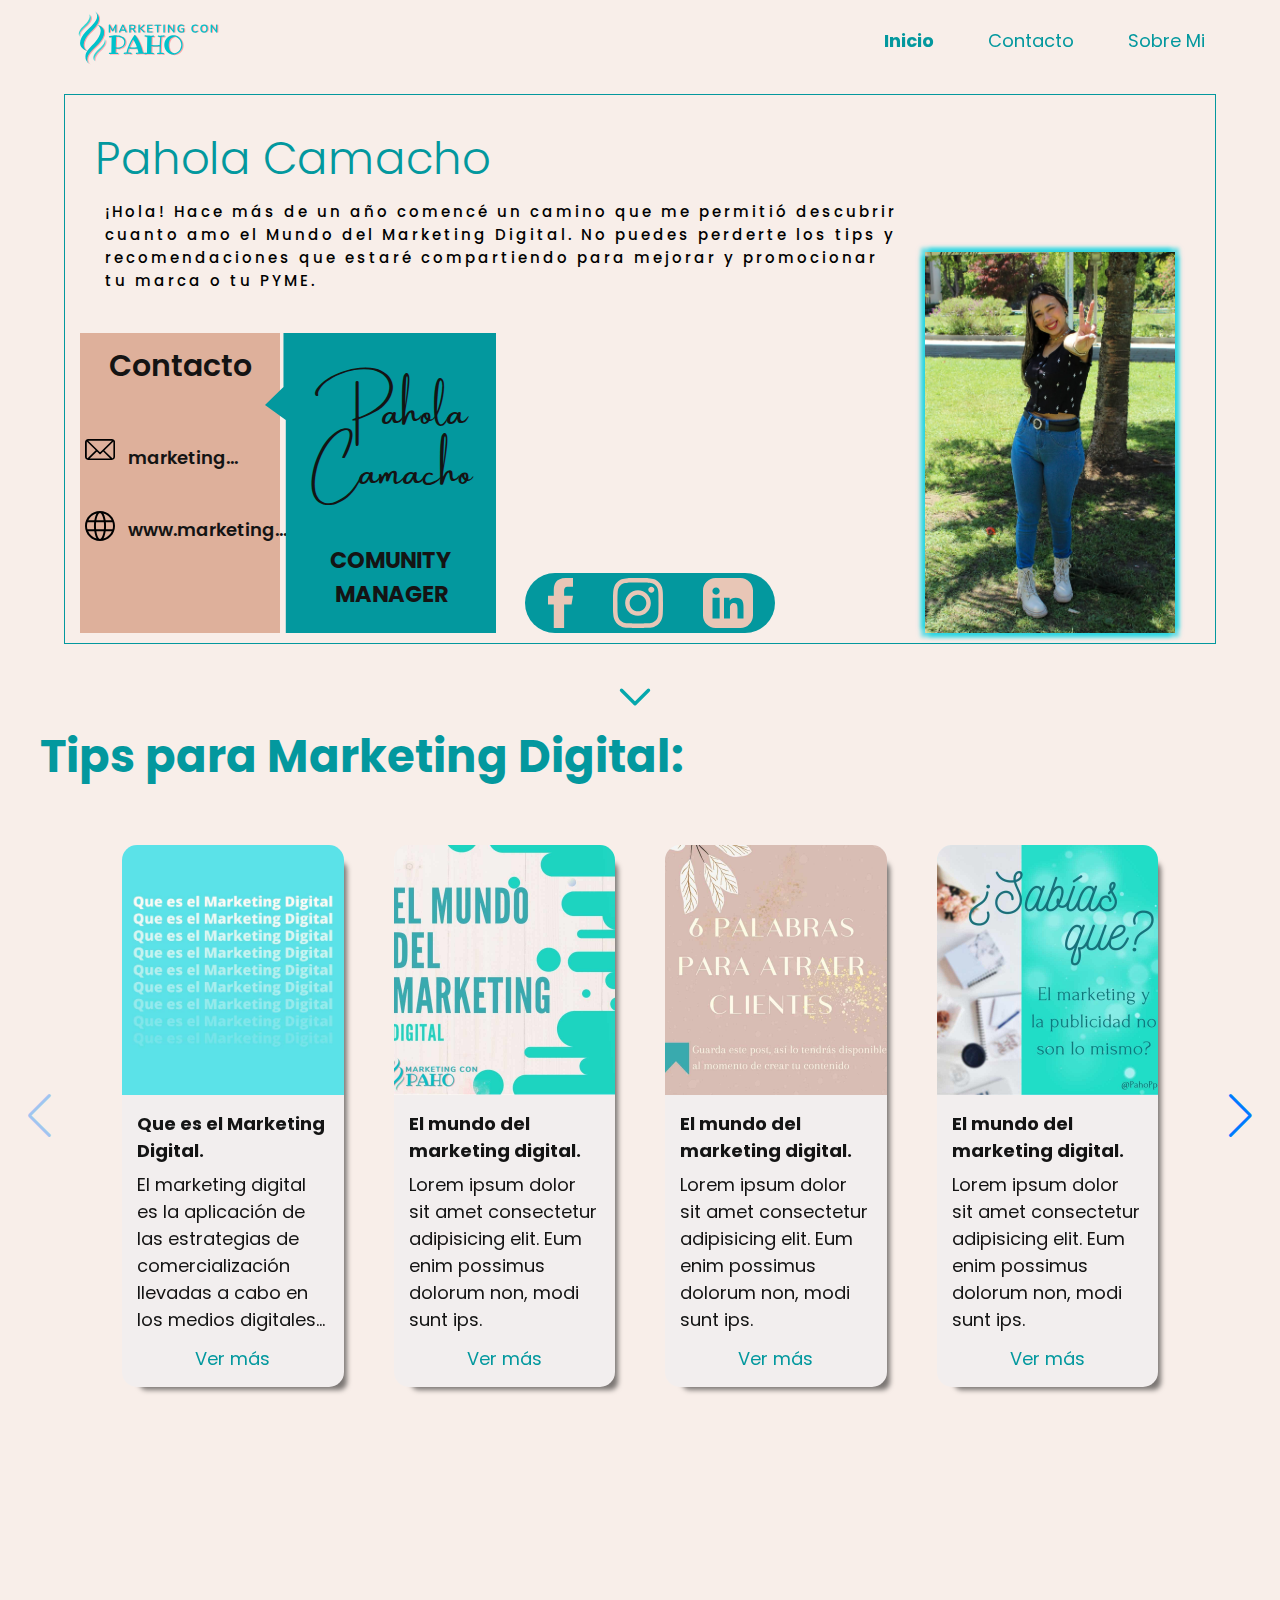
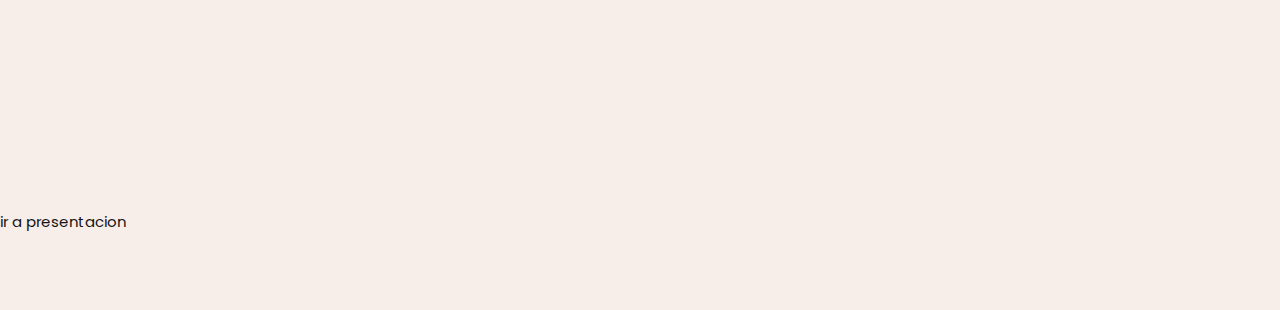
==== commit cefc9102: "actualizaciones" ====
--- a/index.html
+++ b/index.html
@@ -6,7 +6,8 @@
     <meta name="viewport" content="width=device-width, initial-scale=1.0">
     <title>Marketing con Paho</title>
     <meta name="desceisption" content="Aca debo escribir la descripcion que va a aparecer en los buscadores">
-    <link rel="stylesheet" href="styles/styles.css">
+    <link rel="stylesheet" href="./styles/styles.css">
+    <link rel="shortcut icon" href="img/favicon-32x32.png" type="image/x-icon">
     <link rel="stylesheet" href="https://cdn.jsdelivr.net/npm/swiper/swiper-bundle.min.css"/>
 </head>
 <body>
@@ -60,7 +61,6 @@
                                 <!-- <figure class="datos">
                                     <a href="#" target="_blank"><img src="/img/ws.svg" alt="" class="picture_contac"></a>
                                     <p class="tex_datos ws">+56956472745</p>
-                                    
                                 </figure> -->
             
                                 <figure class="datos" >
@@ -86,7 +86,7 @@
 
                     <div class="div_right">
                         <figure>
-                            <a href="#" target="_blank"><img src="/img/paho2.jpg" alt="marketingconpaho" class="img__paho"></a>
+                            <img src="/img/paho2.jpg" alt="marketingconpaho" class="img__paho">
                         </figure>
                     </div>
 
@@ -139,19 +139,17 @@
                     <div class="swiper-wrapper">
         
                     <div class="swiper-slide">
-                                            <img src="img/Inspirartejpg.jpg"
+                                            <img src="./img/queEsElMarketing.jpg"
                                                 alt="">
                                             <div class="card-description">
                                                 <div class="card-title">
-                                                    <h4>El mundo del marketing digital.</h4>
+                                                    <h4>Que es el Marketing Digital.</h4>
                                                 </div>
                                                 <div class="card-text">
-                                                    <p>Lorem ipsum dolor sit amet consectetur adipisicing elit. Eum enim possimus dolorum non,
-                                                        modi
-                                                        sunt ips.</p>
+                                                    <p>El marketing digital es la aplicación de las estrategias de comercialización llevadas a cabo en los medios digitales...</p>
                                                 </div>
                                                 <div class="card-link">
-                                                  <a href="#">Ver más</a>
+                                                  <a href="/public/queEsMarketing.html">Ver más</a>
                                                 </div>
                                             </div>
                     </div>
@@ -240,38 +238,38 @@
                         </div>
                     </div>
                    
-                    </section>
-                </div>
-            </section>
-            
-            
-            
-            
-            <div class="prueba">
-
+
+                </section>
             </div>
-            <div class="col-66">
-            </div>
-            <div class="col-33">
-            </div>
+        </section>
+        
+        
+        
+        
+        <div class="prueba">
+            <a href="./public/presentacion.html">ir a presentacion</a>
+            
         </div>
-
-       
-       
-    </main>
-
-    <footer>
-
+        <div class="col-66">
+        </div>
+        <div class="col-33">
+        </div>
+    </div>
+    
+    
+    
+</main>
+
+<footer>
+    
     <div>
 
     </div>
     </footer>
-    <script src="/js/jquery-3.6.1.min.js"></script>
-    <script src="/js/main.js"></script>
-    <script src="/js/scroll.js"></script>
-
+    <script src="/scripts/jquery-3.6.1.min.js"></script>
+    <script src="/scripts/main.js"></script>
     <script src="https://cdn.jsdelivr.net/npm/swiper/swiper-bundle.min.js"></script>
-    <script src="/js/swiper.js"></script>
+    <script src="/scripts/swiper.js"></script>
 
 </body>
 </html>--- a/styles/styles.css
+++ b/styles/styles.css
@@ -396,14 +396,11 @@
                 -4px -4px 4px rgba(7, 210, 224, 0.597),
                 -4px 4px 4px rgba(7, 210, 224, 0.597),
                 4px -4px 4px rgba(7, 210, 224, 0.597);
-    cursor: pointer;
 }
 
 .img__paho{
     height: 100%;
     width: 100%;
-    /* border-radius: 15px; */
-    /* transition: all 500ms ease-in-out; */
 }
 
 .redes_sociales{
@@ -489,6 +486,7 @@
 
  .container-card .swiper-container{
    width: 100%;
+   max-height: 500px;
    height: 100%;
  }
 
@@ -545,6 +543,7 @@
  .prueba{
     width: 100%;
     height: 100px;
+    margin-top: 300px;
  }
 
 @media (min-width: 1401px) {
@@ -592,7 +591,7 @@
         top: 700px
     }
     .primera {
-        margin-top: 800px;
+        margin-top: 700px;
     }
 }
 
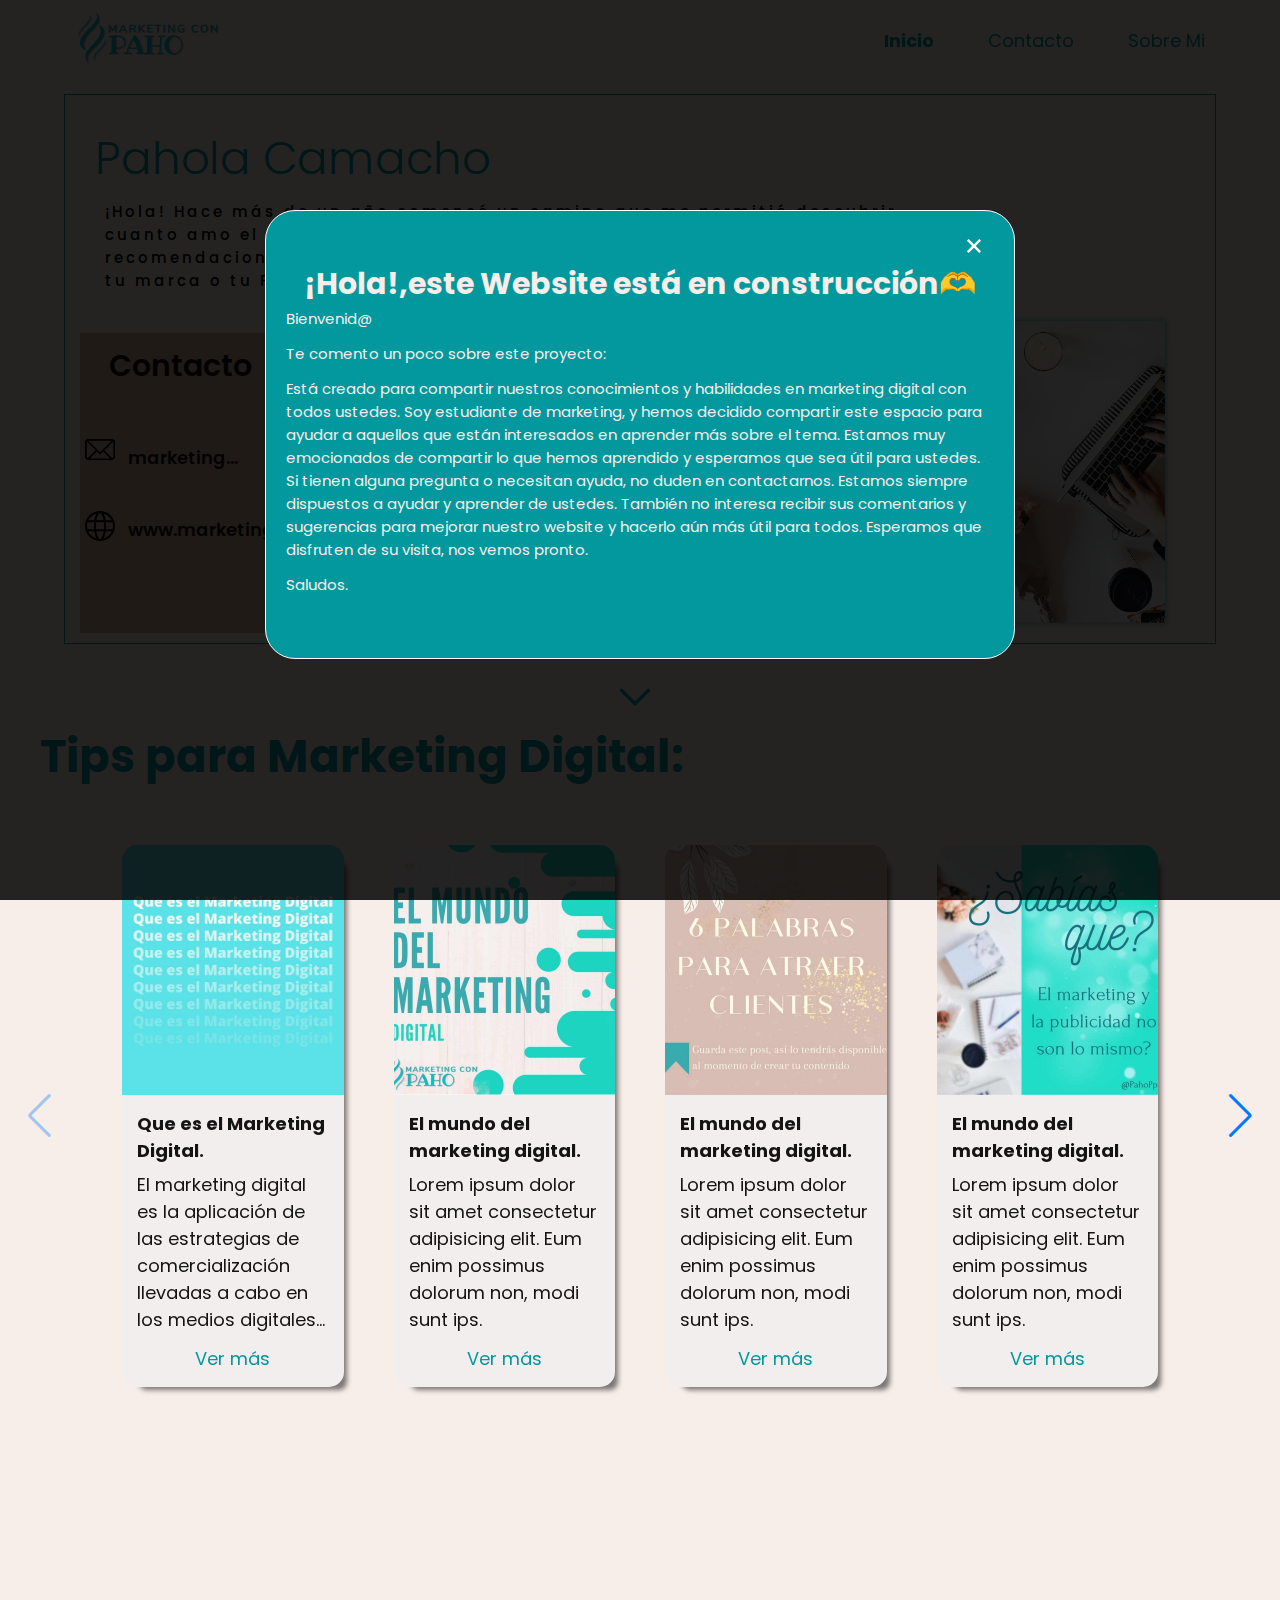
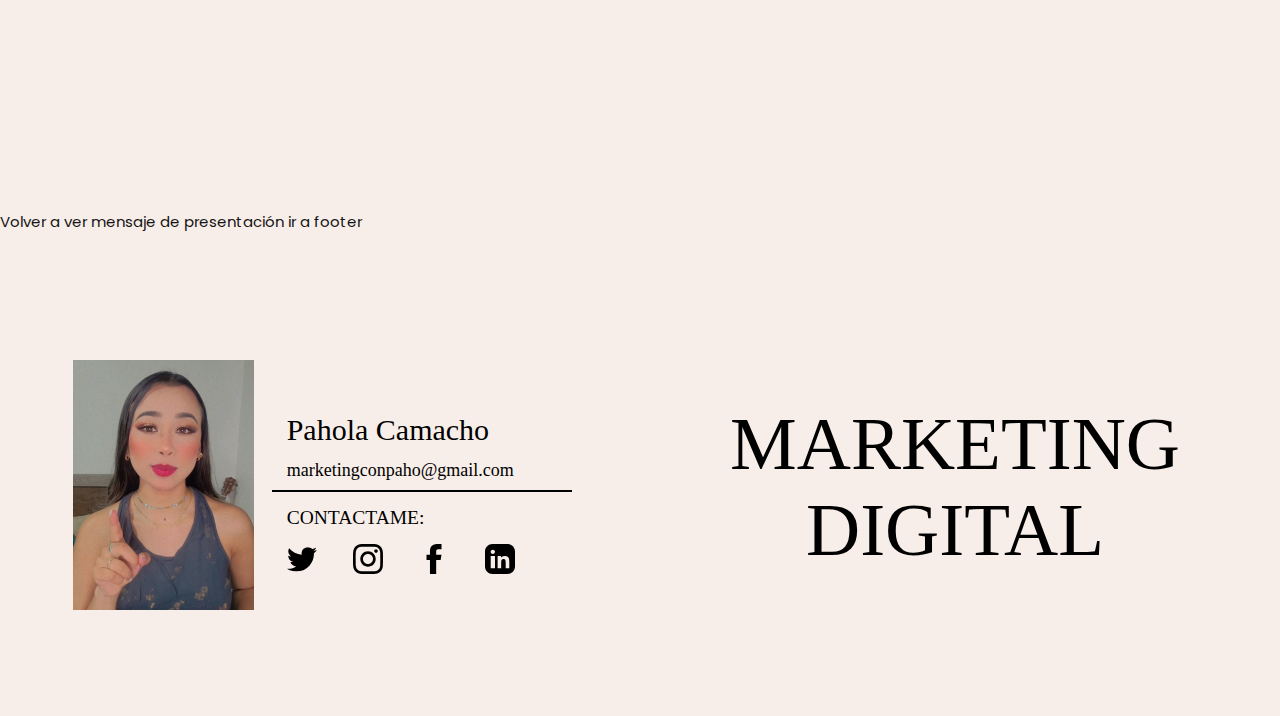
==== commit 0592fa26: "cambios nuevos, donde estoy trabajando en el footer y nuevapaginas" ====
--- a/index.html
+++ b/index.html
@@ -11,7 +11,6 @@
     <link rel="stylesheet" href="https://cdn.jsdelivr.net/npm/swiper/swiper-bundle.min.css"/>
 </head>
 <body>
-    
     <header class="transparente">
         <figure>
             <a href="#"><img src="/img/LogoPaho.svg" alt="Logo MarketingConPaho"> </a> 
@@ -23,10 +22,10 @@
                     <a href="#" class="activo">Inicio</a>
                 </li>
                 <li class="link">
-                    <a href="#">Contacto</a>
+                    <a href="./public/contacto.html">Contacto</a>
                 </li>
                 <li class="link">
-                    <a href="#">Sobre Mi</a>
+                    <a href="./public/sobremi.html">Sobre Mi</a>
                 </li>
             </ul>
         </nav>
@@ -86,7 +85,7 @@
 
                     <div class="div_right">
                         <figure>
-                            <img src="/img/paho2.jpg" alt="marketingconpaho" class="img__paho">
+                            <img src="/img/fondo1.png" alt="marketingconpaho" class="img__paho">
                         </figure>
                     </div>
 
@@ -138,7 +137,8 @@
         
                     <div class="swiper-wrapper">
         
-                    <div class="swiper-slide">
+                    <div class="swiper-slide" >
+                        <a href="/public/queEsMarketing.html">
                                             <img src="./img/queEsElMarketing.jpg"
                                                 alt="">
                                             <div class="card-description">
@@ -149,9 +149,10 @@
                                                     <p>El marketing digital es la aplicación de las estrategias de comercialización llevadas a cabo en los medios digitales...</p>
                                                 </div>
                                                 <div class="card-link">
-                                                  <a href="/public/queEsMarketing.html">Ver más</a>
+                                                <a href="../public/queEsMarketing.html">Ver más</a>
                                                 </div>
                                             </div>
+                        </a>
                     </div>
                     <div class="swiper-slide">
                                             <img src="img/mundomarketing.jpg"
@@ -221,7 +222,7 @@
                         </div>
                     </div>
                     </div>
-                    <div class="swiper-slide">
+                    <div class="swiper-slide" href="#">
                         <img src="img/06.jpg"
                         alt="">
                     <div class="card-description">
@@ -247,7 +248,8 @@
         
         
         <div class="prueba">
-            <a href="./public/presentacion.html">ir a presentacion</a>
+            <a href="./public/presentacion.html">Volver a ver mensaje de presentación</a>
+            <a href="./public/footer.html">ir a footer</a>
             
         </div>
         <div class="col-66">
@@ -258,18 +260,42 @@
     
     
     
+    <footer>
+        <iframe class="footer_iframe" src="./public/footer.html" frameborder="0"></iframe>
+    </footer>
 </main>
 
-<footer>
-    
+
+    <div class="overlay" id="fondo_negro"></div>
+    <div class="informacion" id="mensaje">
+        <div class="container_info">
+            <div class="nav_info">
+                    <img src="/img/close.svg" alt="" id="close">
+            </div>
+            <h1 class="titulo_info">¡Hola!,este Website está en construcción🫶</h1>
+            <p>Bienvenid@</p>
+            <p>Te comento un poco sobre este proyecto:</p>
+            <p> Está creado para compartir nuestros conocimientos y habilidades en marketing digital con todos ustedes.
+                Soy estudiante de marketing, y hemos decidido compartir este espacio para ayudar a aquellos que están interesados en aprender más sobre el tema. Estamos muy emocionados de compartir lo que hemos aprendido y esperamos que sea útil para ustedes.
+                Si tienen alguna pregunta o necesitan ayuda, no duden en contactarnos. Estamos siempre dispuestos a ayudar y aprender de ustedes. También no interesa recibir sus comentarios y sugerencias para mejorar nuestro website y hacerlo aún más útil para todos.
+                Esperamos que disfruten de su visita, nos vemos pronto.
+            </p>   
+            <p>
+                Saludos.
+            </p>
+        </div>
+    </div>
+
+
+
     <div>
 
     </div>
-    </footer>
     <script src="/scripts/jquery-3.6.1.min.js"></script>
     <script src="/scripts/main.js"></script>
     <script src="https://cdn.jsdelivr.net/npm/swiper/swiper-bundle.min.js"></script>
     <script src="/scripts/swiper.js"></script>
+    <script src="/scripts/mensaje.js"></script>
 
 </body>
 </html>--- a/styles/styles.css
+++ b/styles/styles.css
@@ -23,6 +23,9 @@
 
 :root{
     --color-title: #03989e; /*crea variable de color*/
+    --color-fondo: #F8EEE9;
+    --color-fondo-transparente: rgba(0, 0, 0, 0.854);
+    --color-nav:rgba(242, 238, 238);
     --padding-container: 30px 0; /* crea variable de la separacion de contenido a su cuadro*/
 }
 
@@ -45,7 +48,7 @@
     font-family: 'Lobster', 'cursive';
     font-family: 'Poppins', 'sans-serif';
     color: rgb(20, 20, 20);
-    background-color: #F8EEE9;
+    background-color: var(--color-fondo);
     /* background-image: url(/img/fondo3.jpg);
     background-size: cover;
     background-position: center; 
@@ -60,7 +63,7 @@
 /* Header */
 
 header{
-    background-color: rgba(242, 238, 238) ;
+    background-color: var(--color-nav);
     box-shadow: 1.5px 1.5px 4px #3d3e3e;
     height: 80px;
     width: 100%;
@@ -86,7 +89,7 @@
 }
 
 header nav a {
-    color: #03989e;
+    color: var(--color-title);
     font-weight: normal;
     margin-left: 1em;
     transition: 300ms ease-in-out all;
@@ -108,12 +111,12 @@
 }
 
 header.transparente nav a {
-    color: #03989e(255, 255, 255, 0.7);
+    color:#03989e(255, 255, 255, 0.7);
 }
 
 header nav a.activo,
 header nav a:hover {
-    color: #03989e;
+    color: var(--color-title);
     font-weight: bold;
 }
 
@@ -132,7 +135,7 @@
     width: 30px;
     height: 2px;
     margin: 6px;
-    background-color: #03989e;
+    background-color: var(--color-title);
     transition: 400ms all ease-in-out
 }
 
@@ -159,7 +162,7 @@
     .menu{
         width: 70%;
         height: 100vh;
-        background-color: #03989e;
+        background-color: var(--color-title);
         position:fixed ;
         top: 0;
         left: -70%;
@@ -180,7 +183,7 @@
 
     .menu nav a{
         padding: 0.6rem 0;
-        color: rgba(255, 255, 255, 0.75);
+        color: var(--color-nav);
         font-size: 1.1rem;
         transition: 300ms all ease-in-out;
     }
@@ -191,7 +194,7 @@
     }
 
     .menu .copyright {
-        color: rgba(255, 255, 255, 0.75);
+        color: var(--color-nav);
         font-size: 0.9rem;
         position: absolute;
         bottom: 0;
@@ -254,7 +257,7 @@
 .hero_container{
     height: 80vh;
     width: 90%;
-    border: 1px solid #03989e;
+    border: 1px solid var(--color-title);
     margin-top: 5%;
     margin-left: 5%;
     position: relative;
@@ -274,7 +277,7 @@
 
 .tittle_container {
     font-size: 3rem;
-    color: #03989e;
+    color: var(--color-title);
     font-weight:300;
 }
 
@@ -392,10 +395,10 @@
     position: absolute;
     right: 40px;
     bottom: 10px;
-    box-shadow: 4px 4px 4px rgba(7, 210, 224, 0.597),
+    /* box-shadow: 4px 4px 4px rgba(7, 210, 224, 0.597),
                 -4px -4px 4px rgba(7, 210, 224, 0.597),
                 -4px 4px 4px rgba(7, 210, 224, 0.597),
-                4px -4px 4px rgba(7, 210, 224, 0.597);
+                4px -4px 4px rgba(7, 210, 224, 0.597); */
 }
 
 .img__paho{
@@ -404,7 +407,7 @@
 }
 
 .redes_sociales{
-    background-color: #03989e;
+    background-color: var(--color-title);
     width: 250px;
     height: 60px;
     border-radius: 50px;
@@ -417,7 +420,7 @@
 }
 
 .redes_socialesB {
-    background-color: #03989e;
+    background-color:var(--color-title);
     width: 250px;
     height: 60px;
     border-radius: 50px;
@@ -453,7 +456,7 @@
 
 .container2 .sub_tittle{
     font-size: 2rem;
-    color: #03989e;
+    color:var(--color-title);
     font-weight:100;
     padding-left: 40px;
 }
@@ -496,7 +499,7 @@
     position: relative;
     text-align: center;
     font-size: 18px;
-    background-color: rgba(242, 238, 238) ;
+    background-color: var(--color-nav) ;
     border-radius: 15px;
     text-align: start;
     -webkit-box-shadow: 10px 10px 5px -7px rgba(0,0,0,0.5);
@@ -530,7 +533,7 @@
  }
  .container_card .swiper-slide .card-link a{
      text-decoration: none;
-     color: #03989e;
+     color: var(--color-title);
  }
  .swiper-button-next{
      right: 26px !important;
@@ -545,6 +548,79 @@
     height: 100px;
     margin-top: 300px;
  }
+
+ .construccion{
+    display: flex;
+    justify-content: center;
+    text-align: center;
+}
+
+
+
+/* overlay */
+.overlay{
+    background-color: var(--color-fondo-transparente);
+    width: 100%;
+    height: 100vh;
+    position: fixed;
+    z-index: 100;
+    display: none;
+}
+
+/* informacion */
+.informacion {
+    display:none;
+    justify-content: center;
+    height: 100%;
+    width: 100%;
+    color: var(--color-fondo);
+    position:fixed;
+    top: 20%;
+    z-index: 101;
+}
+
+.container_info{
+    height: max-content;
+    width: 750px;
+    margin-top: 30px;
+    padding: 20px 20px 50px 20px;
+    border: 1px #fff solid;
+    background-color: var(--color-title);
+    border-radius: 30px;
+}
+
+.nav_info{
+    height: 30px;
+    width: 100%;
+    background-color: #0000;
+    
+}
+
+.nav_info img {
+    position: relative;
+    right: -95%; 
+    cursor: pointer;   
+}
+
+.titulo_info {
+    /* margin: 10px; */
+    display: grid;
+    justify-content: center;
+}
+
+
+
+
+
+/* footer */
+
+.footer_iframe{
+    width: 100%;
+    height: 400px;
+}
+
+
+/* medias query */
 
 @media (min-width: 1401px) {
     .caja_tittle{
@@ -1126,4 +1202,6 @@
     padding: 5px;
     height: 40px;
 }
-}+}
+
+
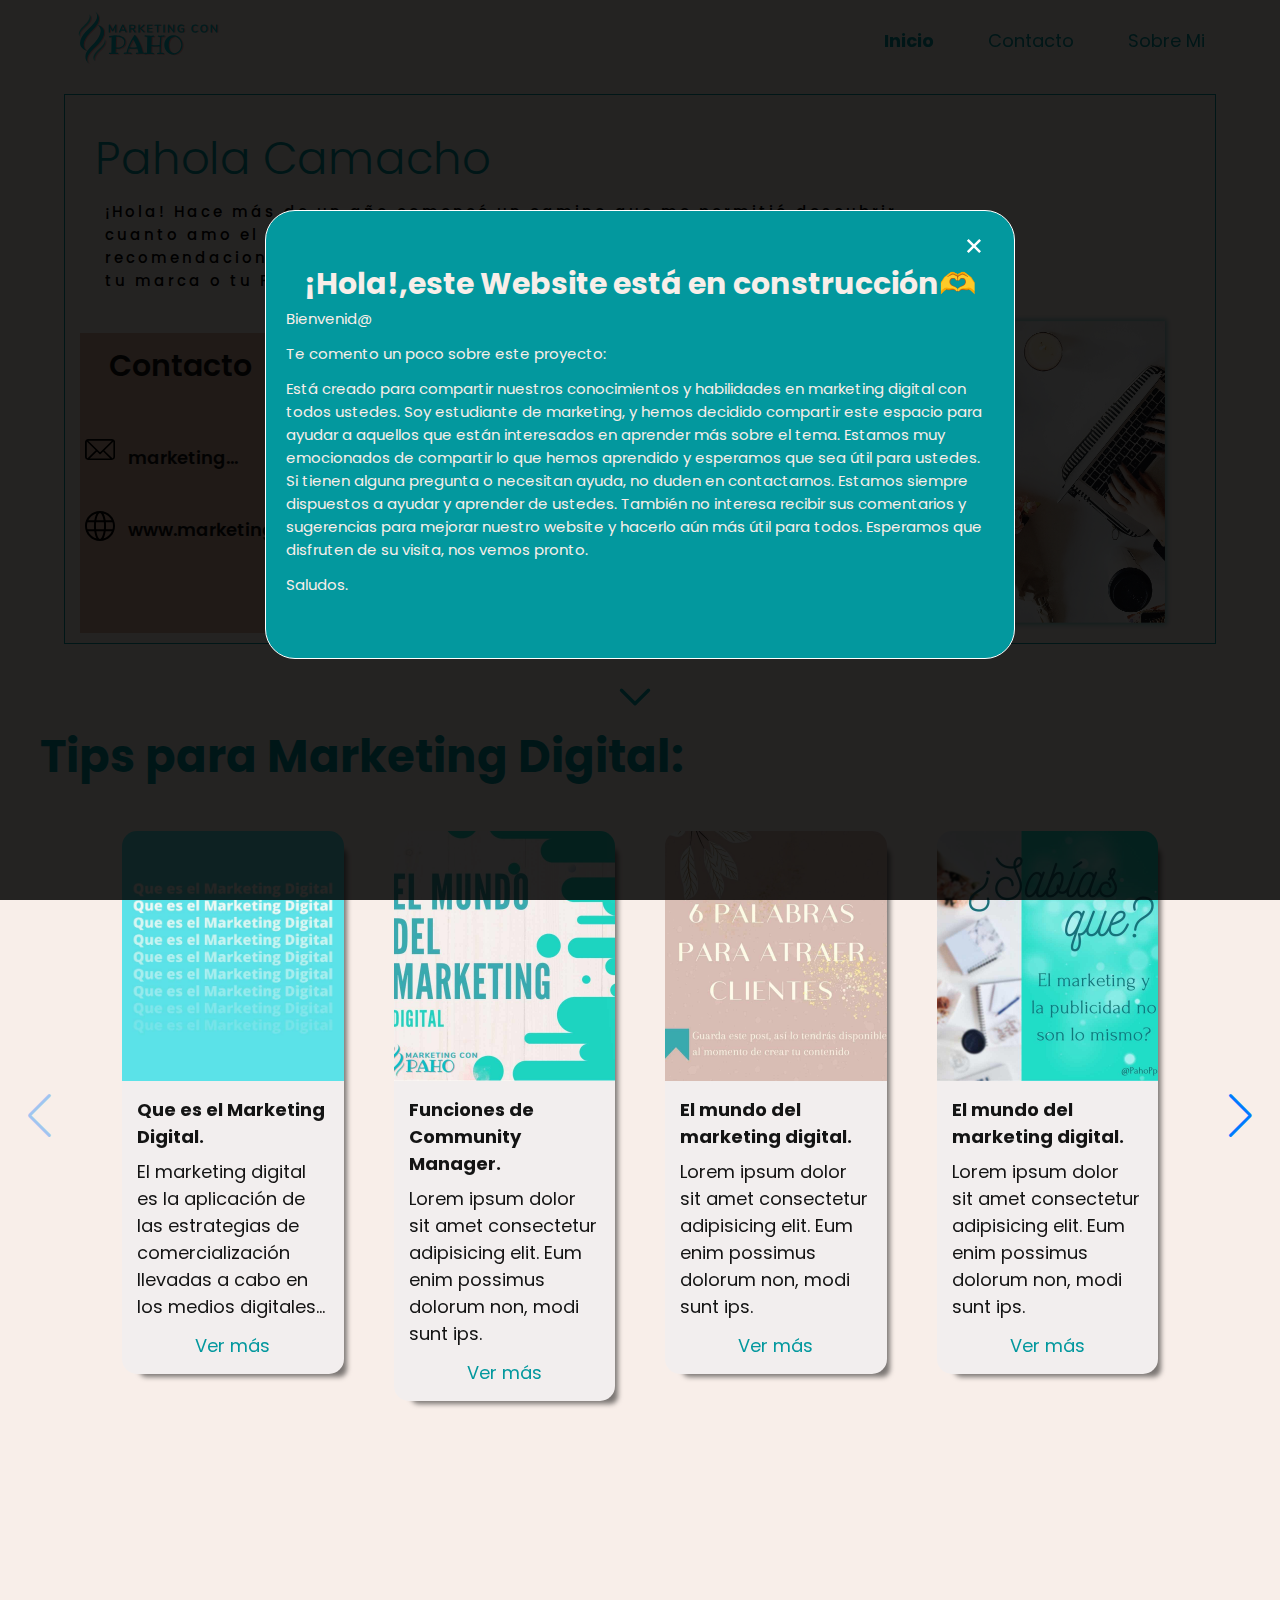
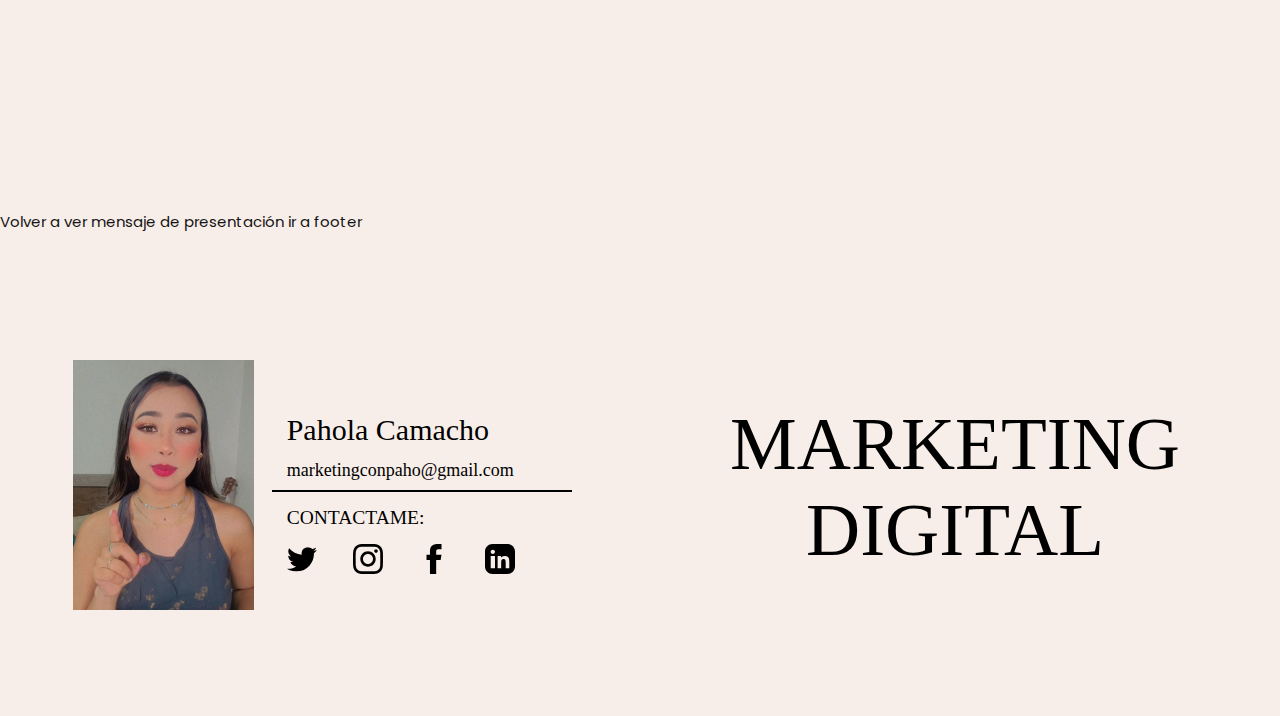
==== commit 84bf1960: "nose que mejore" ====
--- a/index.html
+++ b/index.html
@@ -159,7 +159,7 @@
                                                 alt="">
                                             <div class="card-description">
                                                 <div class="card-title">
-                                                    <h4>El mundo del marketing digital.</h4>
+                                                    <h4>Funciones de Community Manager.</h4>
                                                 </div>
                                                 <div class="card-text">
                                                     <p>Lorem ipsum dolor sit amet consectetur adipisicing elit. Eum enim possimus dolorum non,
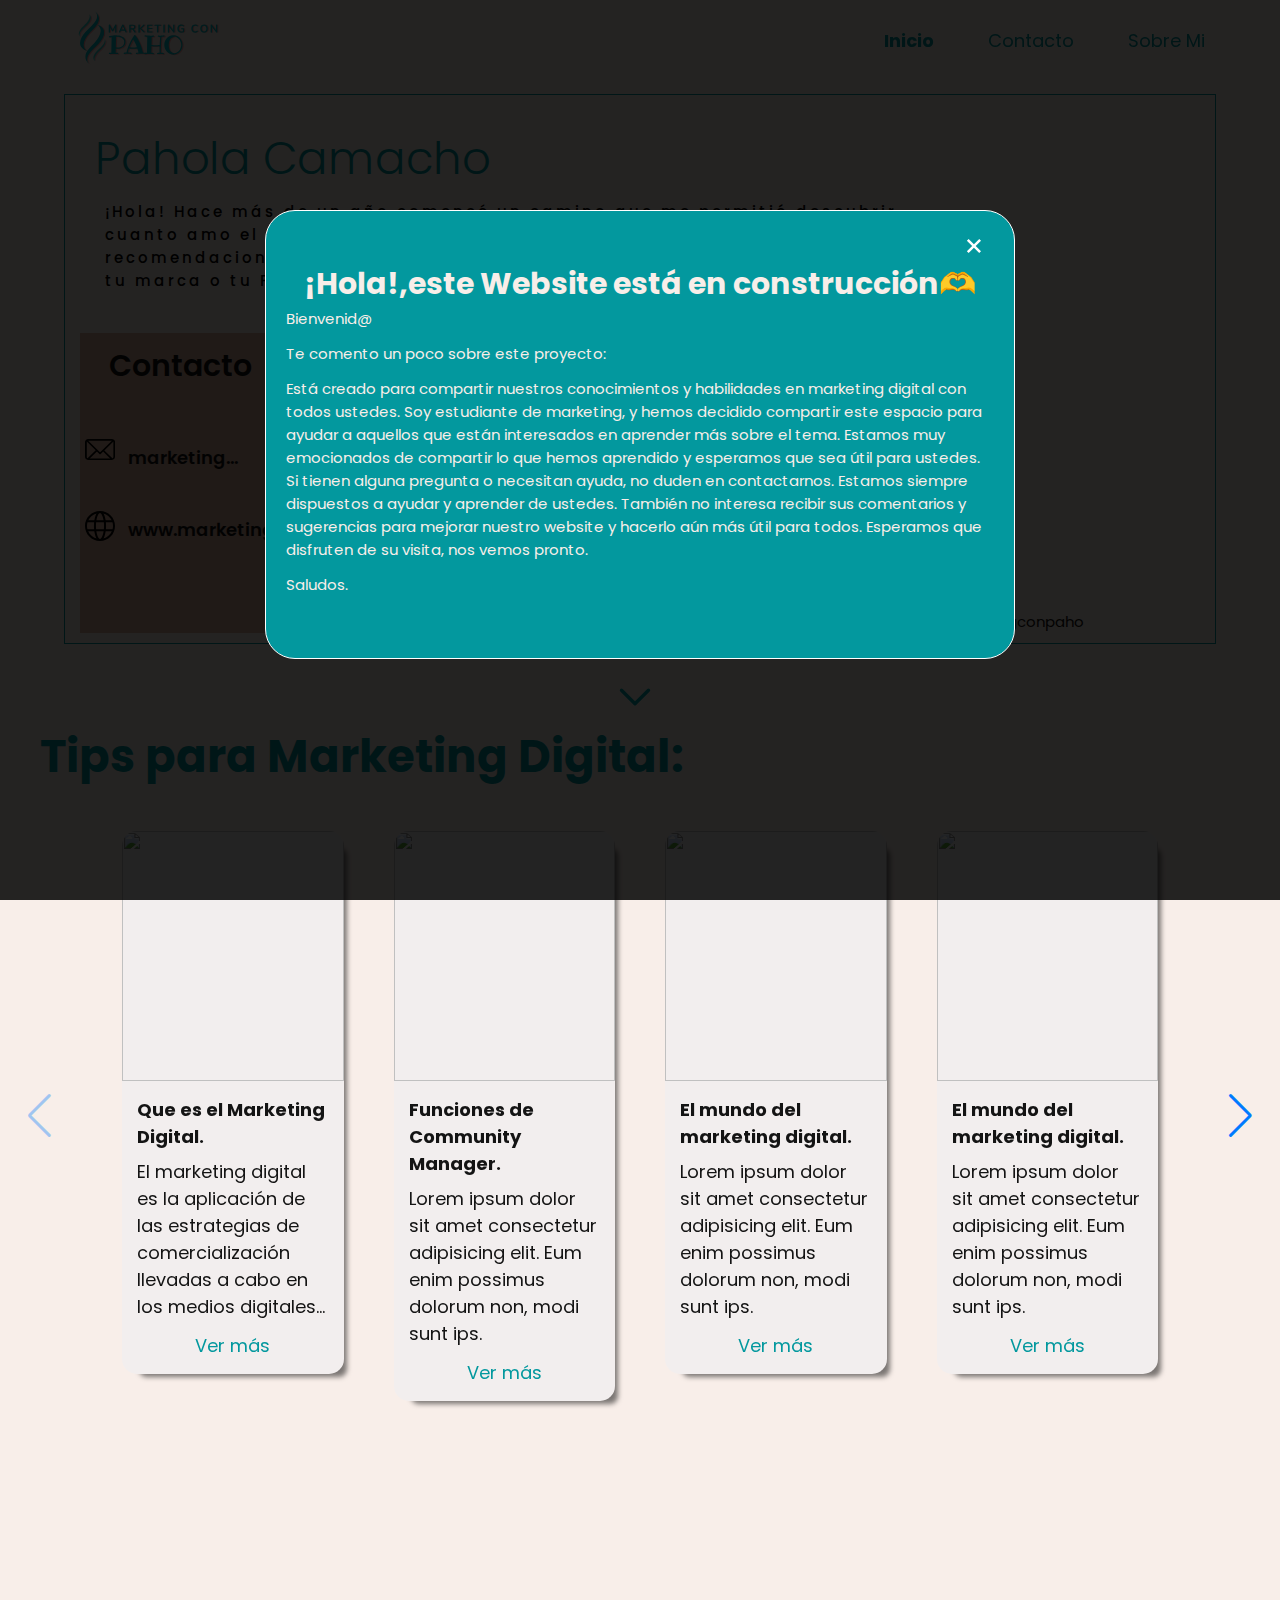
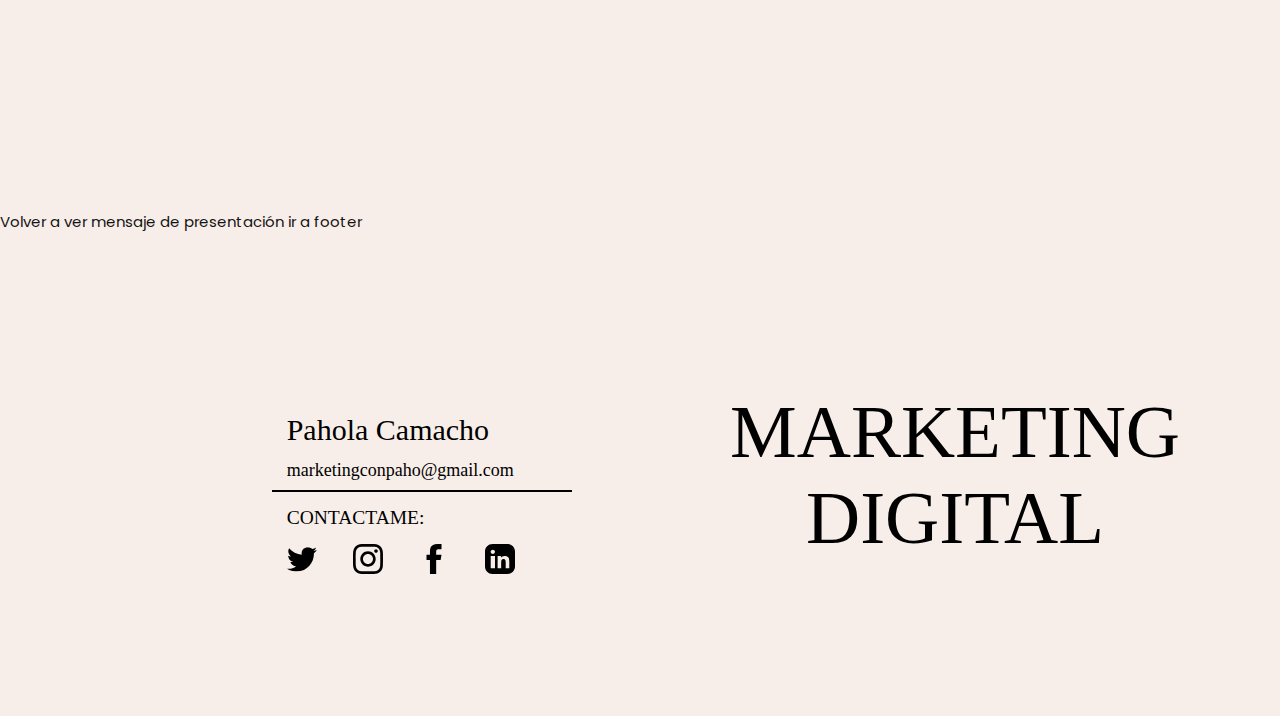
==== commit 75bd4e84: "borrado de imagenes" ====
--- a/index.html
+++ b/index.html
@@ -7,7 +7,7 @@
     <title>Marketing con Paho</title>
     <meta name="desceisption" content="Aca debo escribir la descripcion que va a aparecer en los buscadores">
     <link rel="stylesheet" href="./styles/styles.css">
-    <link rel="shortcut icon" href="img/favicon-32x32.png" type="image/x-icon">
+    <link rel="shortcut icon" href="https://lh3.googleusercontent.com/[base64]s16-no?authuser=0" type="image/x-icon">
     <link rel="stylesheet" href="https://cdn.jsdelivr.net/npm/swiper/swiper-bundle.min.css"/>
 </head>
 <body>
@@ -85,7 +85,7 @@
 
                     <div class="div_right">
                         <figure>
-                            <img src="/img/fondo1.png" alt="marketingconpaho" class="img__paho">
+                            <img src="https://lh3.googleusercontent.com/[base64]w491-h621-no?authuser=0" alt="marketingconpaho" class="img__paho">
                         </figure>
                     </div>
 
@@ -139,7 +139,7 @@
         
                     <div class="swiper-slide" >
                         <a href="/public/queEsMarketing.html">
-                                            <img src="./img/queEsElMarketing.jpg"
+                                            <img src="https://lh3.googleusercontent.com/[base64]w736-h919-no?authuser=0"
                                                 alt="">
                                             <div class="card-description">
                                                 <div class="card-title">
@@ -155,7 +155,7 @@
                         </a>
                     </div>
                     <div class="swiper-slide">
-                                            <img src="img/mundomarketing.jpg"
+                                            <img src="https://lh3.googleusercontent.com/[base64]s919-no?authuser=0"
                                                 alt="">
                                             <div class="card-description">
                                                 <div class="card-title">
@@ -172,7 +172,7 @@
                                         </div>
                     </div>
                     <div class="swiper-slide">
-                        <img src="img/palabrascliente.jpg"
+                        <img src="https://lh3.googleusercontent.com/[base64]s919-no?authuser=0"
                         alt="">
                     <div class="card-description">
                         <div class="card-title">
@@ -189,7 +189,7 @@
                     </div>
                     </div>
                     <div class="swiper-slide">
-                        <img src="img/sabiasque.jpg"
+                        <img src="https://lh3.googleusercontent.com/[base64]s919-no?authuser=0"
                         alt="">
                     <div class="card-description">
                         <div class="card-title">
@@ -206,7 +206,7 @@
                     </div>
                     </div>
                     <div class="swiper-slide">
-                        <img src="img/05.jpg"
+                        <img src="https://lh3.googleusercontent.com/[base64]w840-h450-no?authuser=0"
                         alt="">
                     <div class="card-description">
                         <div class="card-title">
@@ -223,7 +223,7 @@
                     </div>
                     </div>
                     <div class="swiper-slide" href="#">
-                        <img src="img/06.jpg"
+                        <img src="https://lh3.googleusercontent.com/[base64]w442-h295-no?authuser=0"
                         alt="">
                     <div class="card-description">
                         <div class="card-title">
--- a/styles/styles.css
+++ b/styles/styles.css
@@ -495,6 +495,7 @@
 
  .container_card .swiper-slide {
     /* max-width: 400px; */
+    min-height: 240px;
     margin: 20  0px 0px;
     position: relative;
     text-align: center;
